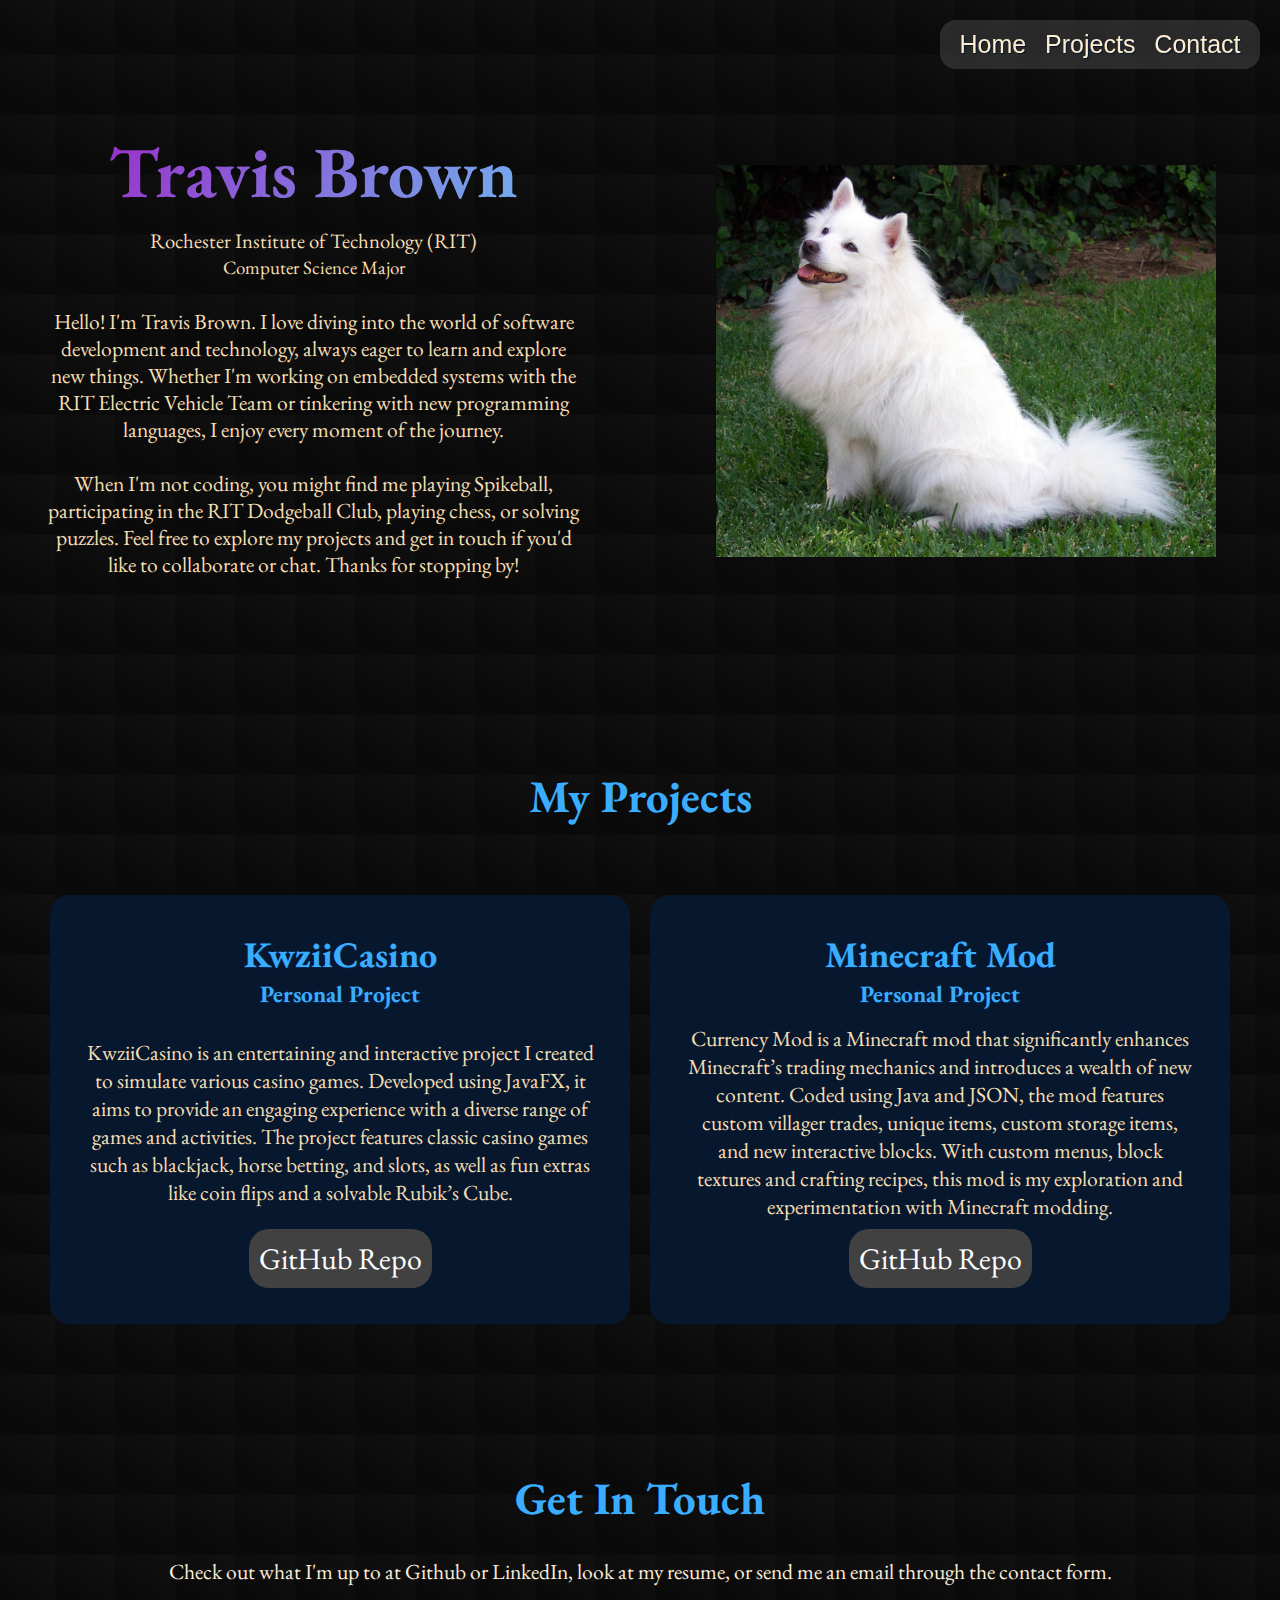
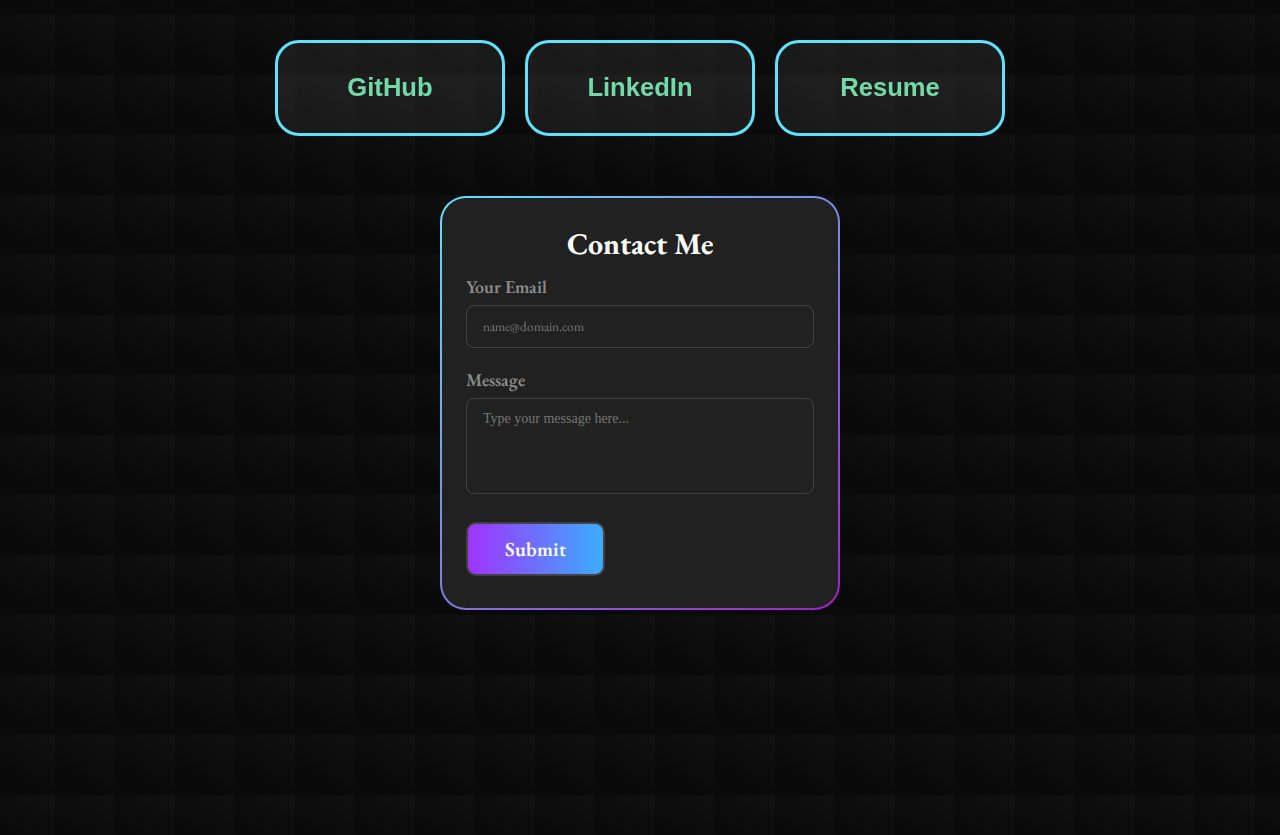
==== index.html @ fb17e113 "added styling to project repo buttons. also changed their class name to be more readable" ====
<!DOCTYPE html>
<html lang="en">
  <head>
    <meta charset="UTF-8" />
    <meta name="viewport" content="width=device-width, initial-scale=1" />
    <title>Travis Brown</title>

    <link rel="icon" type="image/x-icon" href="/assets/favicon.ico" />
    <link
      rel="icon"
      type="image/png"
      sizes="16x16"
      href="/assets/favicons/favicon-16.png"
    />
    <link
      rel="icon"
      type="image/png"
      sizes="32x32"
      href="/assets/favicons/favicon-32.png"
    />
    <link
      rel="icon"
      type="image/png"
      sizes="48x48"
      href="/assets/favicons/favicon-48.png"
    />
    <link
      rel="icon"
      type="image/png"
      sizes="64x64"
      href="/assets/favicons/favicon-64.png"
    />
    <link
      rel="icon"
      type="image/png"
      sizes="128x128"
      href="/assets/favicons/favicon-128.png"
    />
    <link
      rel="icon"
      type="image/png"
      sizes="192x192"
      href="/assets/favicons/favicon-192.png"
    />
    <link
      rel="icon"
      type="image/png"
      sizes="256x256"
      href="/assets/favicons/favicon-256.png"
    />
    <link
      rel="apple-touch-icon"
      sizes="180x180"
      href="/assets/favicons/favicon-apple-touch.png"
    />
    <link
      href="https://fonts.googleapis.com/css?family=EB Garamond"
      rel="stylesheet"
    />
    <link rel="stylesheet" type="text/css" href="style.css" />
  </head>
  <!--Navigation Bar-->
  <nav class="navbar">
    <button id="home-nav">Home</button>
    <button id="project-nav">Projects</button>
    <button id="contact-nav">Contact</button>
  </nav>
  <body>
    <!--About Me Section-->
    <div class="intro-container" id="home">
      <div class="intro">
        <h1 id="name" class="name">Travis Brown</h1>
        <br />
        <p class="school">Rochester Institute of Technology (RIT)</p>
        <p class="program">Computer Science Major</p>
        <br />
        <p class="intro-para">
          Hello! I'm Travis Brown. I love diving into the world of software
          development and technology, always eager to learn and explore new
          things. Whether I'm working on embedded systems with the RIT Electric
          Vehicle Team or tinkering with new programming languages, I enjoy
          every moment of the journey. <br /><br />
          When I'm not coding, you might find me playing Spikeball,
          participating in the RIT Dodgeball Club, playing chess, or solving
          puzzles. Feel free to explore my projects and get in touch if you'd
          like to collaborate or chat. Thanks for stopping by!
        </p>
      </div>
      <!--Landing Page Image-->
      <img
        class="home-img"
        src="/assets/temporary.jpg"
        alt="Introduction Photo"
      />
    </div>

    <!--Projects Section-->
    <h1 class="section-title" id="projects">My Projects</h1>
    <div class="project-grid-container">
      <!--Projects-->
      <a
        class="project-box"
        href="https://github.com/tmb5932/KwziiCasino"
        aria-hidden="true"
        target="_blank"
      >
        <h2 class="project-title">KwziiCasino</h2>
        <h3 class="project-type">Personal Project</h3>
        <p class="project-desc">
          KwziiCasino is an entertaining and interactive project I created to
          simulate various casino games. Developed using JavaFX, it aims to
          provide an engaging experience with a diverse range of games and
          activities. The project features classic casino games such as
          blackjack, horse betting, and slots, as well as fun extras like coin
          flips and a solvable Rubik’s Cube.
        </p>
        <span class="repo-button">GitHub Repo</span>
      </a>

      <a
        class="project-box"
        href="https://github.com/tmb5932/currencymod"
        aria-hidden="true"
        target="_blank"
      >
        <h2 class="project-title">Minecraft Mod</h2>
        <h3 class="project-type">Personal Project</h3>
        <p class="project-desc">
          Currency Mod is a Minecraft mod that significantly enhances
          Minecraft’s trading mechanics and introduces a wealth of new content.
          Coded using Java and JSON, the mod features custom villager trades,
          unique items, custom storage items, and new interactive blocks. With
          custom menus, block textures and crafting recipes, this mod is my
          exploration and experimentation with Minecraft modding.
        </p>
        <span class="repo-button">GitHub Repo</span>
      </a>

      <!-- <a class="project-box" href="#" aria-hidden="true" target="_blank">
        <h2 class="project-title">Project3</h2>
        <p class="project-desc">
          Lorem ipsum dolor sit amet consectetur adipisicing elit. Ducimus,
          voluptatum id esse voluptatem, iste distinctio dignissimos nesciunt,
          consequuntur mollitia officiis et dolorum quia sequi illo.
        </p>
      </a>

      <a class="project-box" href="#" aria-hidden="true" target="_blank">
        <h2 class="project-title">Project4</h2>
        <p class="project-desc">
          Lorem ipsum dolor sit amet consectetur adipisicing elit. Ducimus,
          voluptatum id esse voluptatem, iste distinctio dignissimos nesciunt,
          consequuntur mollitia officiis et dolorum quia sequi illo.
        </p>
      </a> -->
    </div>

    <!--Contact Me Section-->
    <div class="contact-area">
      <h1 class="section-title" id="contact">Get In Touch</h1>
      <p class="contact-text">
        Check out what I'm up to at Github or LinkedIn, look at my resume, or
        send me an email through the contact form.
      </p>

      <!--Social Buttons in Contact Section-->
      <div id="contact-button-container">
        <button class="contact-button" id="github-contact">GitHub</button>
        <button class="contact-button" id="linkedin-contact">LinkedIn</button>
        <button class="contact-button" id="resume-contact">Resume</button>
      </div>

      <!--Script to make buttons work-->
      <script type="text/javascript" src="script.js"></script>

      <!--Form to send me an email-->
      <div class="form-container">
        <form
          class="form"
          action="https://api.web3forms.com/submit"
          subject="New Form Submission!"
          method="POST"
        >
          <div class="form-group">
            <h2 id="contact-header">Contact Me</h2>
            <label for="email">Your Email</label>
            <input
              type="hidden"
              name="access_key"
              value="d7d6fbb5-a696-4b24-8369-8d10061496eb"
            />
            <input
              type="text"
              id="email"
              name="email"
              placeholder="name@domain.com"
              required="true"
              aria-required="true"
            />
          </div>
          <div class="form-group">
            <label for="textarea">Message</label>
            <textarea
              name="message"
              id="textarea"
              placeholder="Type your message here..."
              rows="10"
              cols="50"
              required="true"
            ></textarea>
            <input
              type="checkbox"
              name="botcheck"
              class="hidden"
              style="display: none"
            />
            <!-- Custom Confirmation / Success Page -->
            <!-- <input type="hidden" name="redirect" value="https://tmb5932/github.io/thanks.html"> -->
          </div>
          <button class="form-submit-btn" type="submit">Submit</button>
        </form>
      </div>
    </div>
  </body>
</html>
---- style.css ----
* {
    margin: 0;
    padding: 0;
    box-sizing: border-box;
  }

  body {
    background: rgb(17, 17, 17);
    display: grid;
    gap: 20px;
    width: 100%;
    height: 100%;
    background-color: rgb(17, 17, 17);
    background-image: linear-gradient(
      32deg,
      rgba(8, 8, 8, 0.74) 30px,
      transparent
    );
    background-size: 60px 60px;
    background-position: -5px -5px;
    font-family: 'EB Garamond';
    font-size: 18px;
  }

  .navbar {
    position: fixed;
    top: 20px;
    right: 20px;
    border-radius: 1rem;
    width: max(25%, 300px);
    padding: 10px;
    background-color: rgba(255, 255, 255, 0.125);
    backdrop-filter: blur(5px);
    display: flex;
    justify-content: space-around;
    align-items: center;
    z-index: 100;
  }

  @media only screen and (max-width: 370px) {
    .navbar {
      right: 10px;
    }
  }

  .navbar button {
    font-size: 25px;
    color: rgb(253, 237, 208);
    text-shadow: rgb(7, 24, 46) 1px 1px;
    background-color: transparent;
    border: transparent;
    text-decoration: none;
    font-weight: 500;
    transition: .3s;
    cursor: pointer;
  }

  .navbar button:hover {
    color: rgb(127, 255, 212);
    text-shadow: rgb(7, 24, 46) 3px 3px;
  }

  .intro-container {
    position: relative;
    display: grid;
    grid-template-columns: repeat(auto-fit, minmax(430px, 1fr));
    gap: 25px;
    padding-top: 100px;
    padding-bottom: 50px;
    align-items: center;
    justify-content: center;
  }

  .intro {
    justify-self: center;
    text-align: center;
    padding:  min(50px, 7%);
    color: wheat;
    font-size: 100%;
    line-height: 150%;
  }

  .intro .name {
    color: transparent;
    background-clip: text;
    -webkit-background-clip: text;
    font-size: 4em;
    background-image: linear-gradient(120deg, rgb(158, 33, 197), rgb(98, 226, 255));
    background-size: 125% 100%;
    padding: 0.2em 0;
  }

  .intro .intro-para {
    font-size: 120%;
    color: wheat;
  }

  .intro .school {
    font-size: 115%;
  }

  .intro .program {
    font-size: 105%;
  }

  @media only screen and (max-width: 429px) {
    .intro-container {
      grid-template-columns: 1fr;
      padding-top: 50px;
    }

    .intro .name {
      line-height: 85%;
      padding: 0.3em 0 0.05em 0;
    }
  }

  .section-title {
    padding-top: 75px;
    color: rgb(59, 173, 255);
    text-align: center;
    font-size: 250%;
  }

  .home-img {
    max-width: min(500px, 80%);
    justify-self: center;
  }

  .project-grid-container {
    display: grid;
    grid-template-columns: repeat(auto-fit, minmax(550px, 1fr));
    gap: 20px;
    padding: min(50px, 7%);
    justify-content: center;
  }

  .project-box {
    display: grid;
    grid-template-rows: auto auto 1fr;
    grid-gap: 0px;
    position: relative;
    text-align: center;
    place-content: center;
    cursor: pointer;
    place-items: center;
    overflow: hidden;
    border-radius: 20px;
    min-height: 300px;
    padding: 2em;
    background: rgb(7, 24, 46);
    text-decoration: none;
  }

  .project-box::before {
    content: "";
    position: absolute;
    width: 200px;
    height: 230%;
  }

  .project-box::after {
    content: "";
    position: absolute;
    background: rgb(7, 24, 46);
    inset: 5px;
    border-radius: 15px;
  }
  
  .project-box:hover:before {
    background-image: linear-gradient(180deg, purple, pink);
    animation: none;
    height: 170%;   
    width: 100%;
  }

  .project-title {
    color: rgb(59, 173, 255);
    text-shadow: rgba(0, 43, 98, 0.69) 1px 1px;
    z-index: 2;
    font-size: 2em;
    margin-top: 0px;
    margin-bottom: 0px;
  }

  .project-type {
    color: rgb(59, 173, 255);
    text-shadow: rgba(0, 43, 98, 0.69) 1px 1px;
    z-index: 2;
    font-size: 1.3em;
    margin-bottom: 15px;
  }

  .project-desc {
    color: wheat;
    font-size: larger;
    font-family: inherit;
    z-index: 5;
  }

.repo-button {
  color:  white;
  margin-top: .3em;
  font-size: 30px;
  background-color:  rgb(65, 65, 65);
  border-radius: 20px;
  padding: 10px;
  z-index: 5;
}

.repo-button:hover {
  background-image: linear-gradient(180deg, rgb(183, 0, 183), purple);
}

  @media only screen and (max-width: 549px) {
    .project-grid-container {
      grid-template-columns: repeat(auto-fit, minmax(250px, 95%));
      max-height: none;
      padding: 1em;
    }

    .project-box {
      padding: 1em;
    }
  }

  .contact-area {
    display: grid;
    justify-items: center;
    align-content: start;
    padding: 0px, 25px, 25px 25px;
    gap: 30px;
    margin-bottom: 225px;
  }

  .contact-text {
    color:antiquewhite;
    font-size: larger;
    text-align: center;
    padding: 0px 15px 25px;
  }

#contact-button-container {
  text-align: center;
  display: flex;
  justify-content: center;
  flex-wrap: wrap;
  gap: 20px;
}

.contact-button {
  color: rgb(115, 217, 169);
  padding: 1em 2.3em;
  display: flex;
  justify-content: center;
  align-items: center;
  background: rgba(255, 255, 255, 0.068);
  overflow: hidden;
  font-size: 1.6rem;
  font-weight: 600;
  backdrop-filter: blur(2px);
  gap: 8px;
  transition: 0.2s;
  border: 1px solid transparent;
  border: 0.125em solid rgb(98, 226, 255);
  border-radius: 0.9375em;
  box-sizing: border-box;
  cursor: pointer;
  line-height: normal;
  min-height: 3.75em;
  min-width: 230px;
  margin-bottom: 30px;
 }

.contact-button:hover {
  border-color: rgba(255, 255, 255, 0.623);
  background: linear-gradient(
    to bottom,
    rgba(255, 0, 238, 0.144),
    rgba(255, 0, 238, 0.247),
    rgba(255, 0, 238, 0.39)
  );
  box-shadow: 0 6px rgba(255, 255, 255, 0.623);
  transform: translateY(-6px);
 }
 
 .contact-button:active {
  transform: translateY(2px);
  box-shadow: none;
 }

  .form-container {
    width: min(90%, 400px);
    background: linear-gradient(rgb(33, 33, 33), rgb(33, 33, 33)) padding-box, linear-gradient(320deg, rgb(158, 33, 197), rgb(98, 226, 255)) border-box;
    border: 2px solid transparent;
    padding: 26px 24px 32px 24px;
    font-size: 20px;
    font-family: inherit;
    color: white;
    display: flex;
    flex-direction: column;
    gap: 20px;
    box-sizing: border-box;
    border-radius: 26px;
    margin: auto;
  }
  
  .form-container button:active {
    scale: 0.95;
  }
  
  .form-container .form {
    display: flex;
    flex-direction: column;
    gap: 20px;
  }
  
  .form-container .form-group {
    display: flex;
    flex-direction: column;
    gap: 2px;
  }
  
  .form-container .form-group label {
    display: block;
    margin-bottom: 5px;
    color: rgb(140, 140, 140);
    font-weight: 600;
    font-size: 18px;
  }
  
  .form-container .form-group input {
    width: 100%;
    padding: 12px 16px;
    border-radius: 8px;
    color: rgb(199, 199, 199);
    font-family: inherit;
    background-color: transparent;
    border: 1px solid rgb(65, 65, 65);
  }
  
  .form-container .form-group textarea {
    width: 100%;
    padding: 12px 16px;
    border-radius: 8px;
    resize: none;
    color: white;
    font: initial;
    font-size: 14px;
    height: 96px;
    border: 1px solid rgb(65, 65, 65);
    background-color: transparent;
  }
  
  #contact-header {
    text-align: center;
    margin-bottom: 10px;
  }
  
  .form-container .form-group input::placeholder {
    opacity: 0.5;
    color:rgb(199, 199, 199);
  }
  
  .form-container .form-group input:focus {
    outline: none;
    border-color: rgb(232, 28, 255);
  }
  
  .form-container .form-group textarea:focus {
    outline: none;
    border-color: rgb(216, 28, 255);
  }
  
  .form-container .form-submit-btn {
    display: flex;
    align-items: flex-start;
    justify-content: center;
    align-self: flex-start;
    font-family: inherit;
    color: white;
    font-weight: 600;
    width: 40%;
    background: linear-gradient(270deg, rgb(59, 173, 255), rgb(160, 51, 255));
    border: 2px solid rgb(65, 65, 65);
    padding: 12px 16px;
    font-size: inherit;
    gap: 8;
    margin-top: 8px;
    cursor: pointer;
    border-radius: 10px;
  }

  .form-container .form-submit-btn:hover {
    background-color: white;
    border-color: rgb(255, 23, 247);
  }

  .footer {
    position: fixed;
    bottom: 8px;
    left: 5px;
    border-radius: 0.5rem;
    width: max(250px, 25%);
    padding: 10px;
    background-color: transparent;
    display: flex;
    justify-content: space-evenly;
    align-items: center;
    z-index: 100;
  }

  .footer a {
    position: relative;
    width:60px;
    height:60px;
    display:block;
    text-align:center;
    justify-content: center;
    align-items: center;
    align-self: center;
    margin:0 10px;
    border-radius: 50%;
    padding: 6px;
    box-sizing: border-box;
    text-decoration:none;
    box-shadow: 0 10px 15px rgba(147, 141, 145, 0.276);
    background: linear-gradient(0deg, rgb(221, 221, 221), rgb(255, 255, 255));
    transition: .5s;
  }

  .github-icon {
    margin: 0px;
  }

  .footer a:hover {
    box-shadow: 0 2px 5px rgba(245, 245, 245, 0.567);
    text-decoration:none;
  }

  .github-icon:hover {
    fill:rgb(98,34,133);
  }

  .linkedin-icon:hover {
    fill:rgb(1,115,178);
  }

  .resume-icon:hover {
    fill:rgb(51, 174, 145);
  }
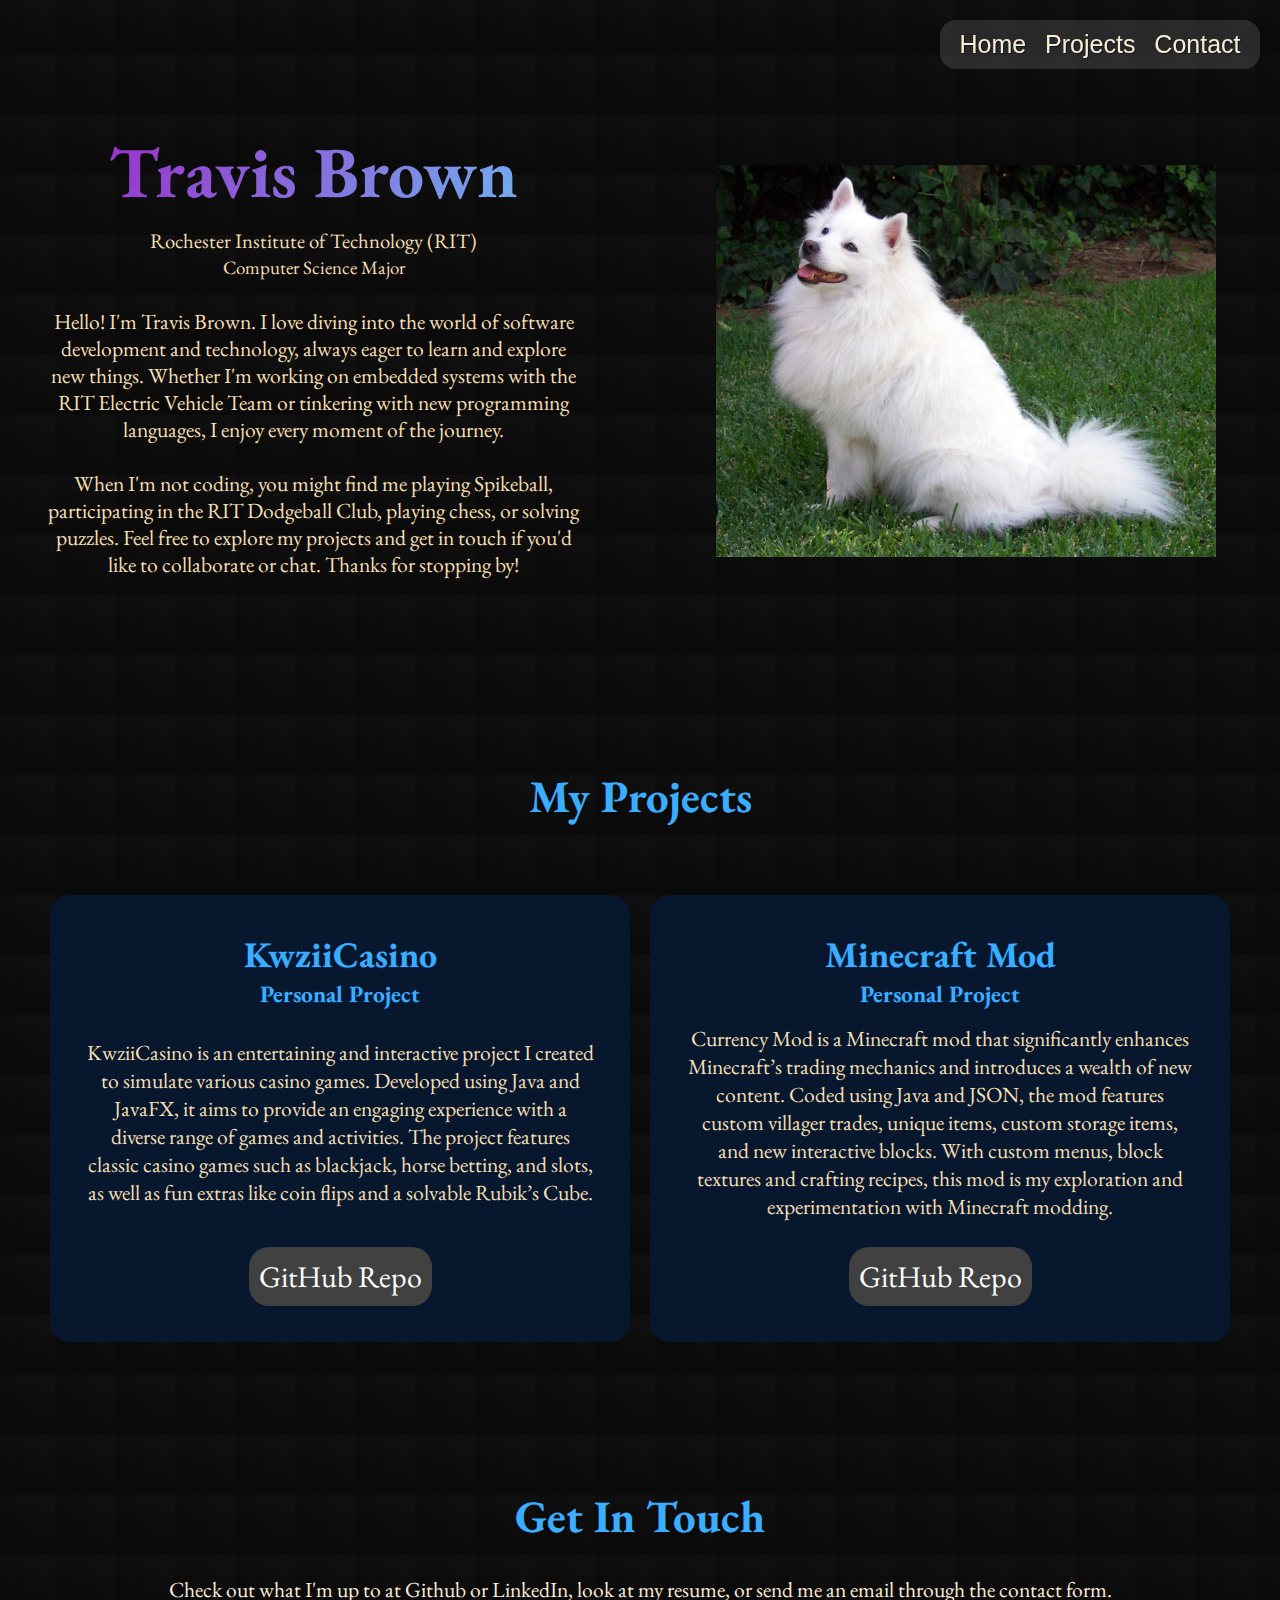
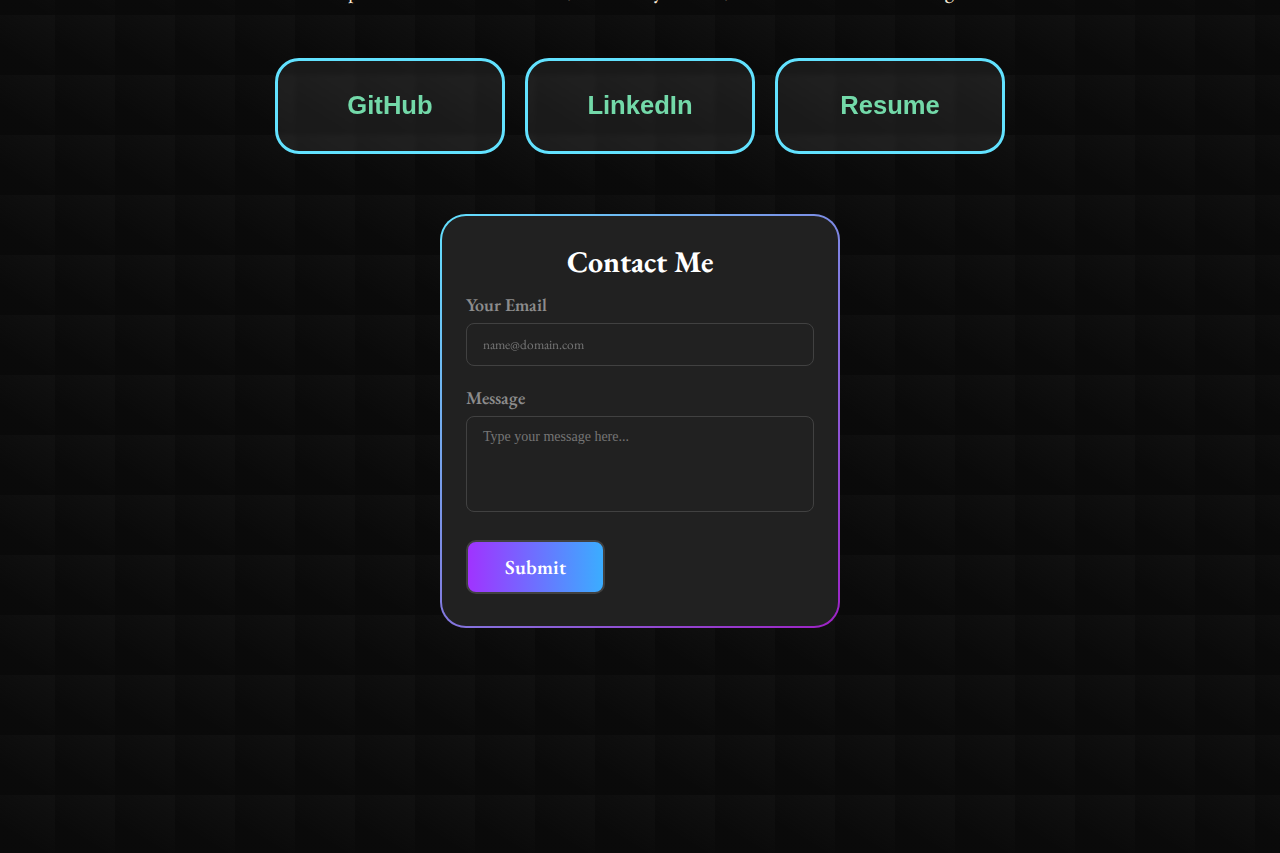
==== commit dab02bd5: "added spacing for when I add more buttons to projects later" ====
--- a/index.html
+++ b/index.html
@@ -108,13 +108,16 @@
         <h3 class="project-type">Personal Project</h3>
         <p class="project-desc">
           KwziiCasino is an entertaining and interactive project I created to
-          simulate various casino games. Developed using JavaFX, it aims to
-          provide an engaging experience with a diverse range of games and
-          activities. The project features classic casino games such as
+          simulate various casino games. Developed using Java and JavaFX, it
+          aims to provide an engaging experience with a diverse range of games
+          and activities. The project features classic casino games such as
           blackjack, horse betting, and slots, as well as fun extras like coin
           flips and a solvable Rubik’s Cube.
         </p>
-        <span class="repo-button">GitHub Repo</span>
+        <div class="prj-button-container">
+          <span class="project-button">GitHub Repo</span>
+          <!-- <span class="project-button">Watch Demo</span> -->
+        </div>
       </a>
 
       <a
@@ -133,7 +136,9 @@
           custom menus, block textures and crafting recipes, this mod is my
           exploration and experimentation with Minecraft modding.
         </p>
-        <span class="repo-button">GitHub Repo</span>
+        <div class="prj-button-container">
+          <span class="project-button">GitHub Repo</span>
+        </div>
       </a>
 
       <!-- <a class="project-box" href="#" aria-hidden="true" target="_blank">
--- a/style.css
+++ b/style.css
@@ -4,241 +4,247 @@
     box-sizing: border-box;
   }
 
-  body {
-    background: rgb(17, 17, 17);
-    display: grid;
-    gap: 20px;
-    width: 100%;
-    height: 100%;
-    background-color: rgb(17, 17, 17);
-    background-image: linear-gradient(
-      32deg,
-      rgba(8, 8, 8, 0.74) 30px,
-      transparent
-    );
-    background-size: 60px 60px;
-    background-position: -5px -5px;
-    font-family: 'EB Garamond';
-    font-size: 18px;
-  }
-
+body {
+  background: rgb(17, 17, 17);
+  display: grid;
+  gap: 20px;
+  width: 100%;
+  height: 100%;
+  background-color: rgb(17, 17, 17);
+  background-image: linear-gradient(
+    32deg,
+    rgba(8, 8, 8, 0.74) 30px,
+    transparent
+  );
+  background-size: 60px 60px;
+  background-position: -5px -5px;
+  font-family: 'EB Garamond';
+  font-size: 18px;
+}
+
+.navbar {
+  position: fixed;
+  top: 20px;
+  right: 20px;
+  border-radius: 1rem;
+  width: max(25%, 300px);
+  padding: 10px;
+  background-color: rgba(255, 255, 255, 0.125);
+  backdrop-filter: blur(5px);
+  display: flex;
+  justify-content: space-around;
+  align-items: center;
+  z-index: 100;
+}
+
+@media only screen and (max-width: 370px) {
   .navbar {
-    position: fixed;
-    top: 20px;
-    right: 20px;
-    border-radius: 1rem;
-    width: max(25%, 300px);
-    padding: 10px;
-    background-color: rgba(255, 255, 255, 0.125);
-    backdrop-filter: blur(5px);
-    display: flex;
-    justify-content: space-around;
-    align-items: center;
-    z-index: 100;
-  }
-
-  @media only screen and (max-width: 370px) {
-    .navbar {
-      right: 10px;
-    }
-  }
-
-  .navbar button {
-    font-size: 25px;
-    color: rgb(253, 237, 208);
-    text-shadow: rgb(7, 24, 46) 1px 1px;
-    background-color: transparent;
-    border: transparent;
-    text-decoration: none;
-    font-weight: 500;
-    transition: .3s;
-    cursor: pointer;
-  }
-
-  .navbar button:hover {
-    color: rgb(127, 255, 212);
-    text-shadow: rgb(7, 24, 46) 3px 3px;
-  }
-
+    right: 10px;
+  }
+}
+
+.navbar button {
+  font-size: 25px;
+  color: rgb(253, 237, 208);
+  text-shadow: rgb(7, 24, 46) 1px 1px;
+  background-color: transparent;
+  border: transparent;
+  text-decoration: none;
+  font-weight: 500;
+  transition: .3s;
+  cursor: pointer;
+}
+
+.navbar button:hover {
+  color: rgb(127, 255, 212);
+  text-shadow: rgb(7, 24, 46) 3px 3px;
+}
+
+.intro-container {
+  position: relative;
+  display: grid;
+  grid-template-columns: repeat(auto-fit, minmax(430px, 1fr));
+  gap: 25px;
+  padding-top: 100px;
+  padding-bottom: 50px;
+  align-items: center;
+  justify-content: center;
+}
+
+.intro {
+  justify-self: center;
+  text-align: center;
+  padding:  min(50px, 7%);
+  color: wheat;
+  font-size: 100%;
+  line-height: 150%;
+}
+
+.intro .name {
+  color: transparent;
+  background-clip: text;
+  -webkit-background-clip: text;
+  font-size: 4em;
+  background-image: linear-gradient(120deg, rgb(158, 33, 197), rgb(98, 226, 255));
+  background-size: 125% 100%;
+  padding: 0.2em 0;
+}
+
+.intro .intro-para {
+  font-size: 120%;
+  color: wheat;
+}
+
+.intro .school {
+  font-size: 115%;
+}
+
+.intro .program {
+  font-size: 105%;
+}
+
+@media only screen and (max-width: 429px) {
   .intro-container {
-    position: relative;
-    display: grid;
-    grid-template-columns: repeat(auto-fit, minmax(430px, 1fr));
-    gap: 25px;
-    padding-top: 100px;
-    padding-bottom: 50px;
-    align-items: center;
-    justify-content: center;
-  }
-
-  .intro {
-    justify-self: center;
-    text-align: center;
-    padding:  min(50px, 7%);
-    color: wheat;
-    font-size: 100%;
-    line-height: 150%;
+    grid-template-columns: 1fr;
+    padding-top: 50px;
   }
 
   .intro .name {
-    color: transparent;
-    background-clip: text;
-    -webkit-background-clip: text;
-    font-size: 4em;
-    background-image: linear-gradient(120deg, rgb(158, 33, 197), rgb(98, 226, 255));
-    background-size: 125% 100%;
-    padding: 0.2em 0;
-  }
-
-  .intro .intro-para {
-    font-size: 120%;
-    color: wheat;
-  }
-
-  .intro .school {
-    font-size: 115%;
-  }
-
-  .intro .program {
-    font-size: 105%;
-  }
-
-  @media only screen and (max-width: 429px) {
-    .intro-container {
-      grid-template-columns: 1fr;
-      padding-top: 50px;
-    }
-
-    .intro .name {
-      line-height: 85%;
-      padding: 0.3em 0 0.05em 0;
-    }
-  }
-
-  .section-title {
-    padding-top: 75px;
-    color: rgb(59, 173, 255);
-    text-align: center;
-    font-size: 250%;
-  }
-
-  .home-img {
-    max-width: min(500px, 80%);
-    justify-self: center;
-  }
-
+    line-height: 85%;
+    padding: 0.3em 0 0.05em 0;
+  }
+}
+
+.section-title {
+  padding-top: 75px;
+  color: rgb(59, 173, 255);
+  text-align: center;
+  font-size: 250%;
+}
+
+.home-img {
+  max-width: min(500px, 80%);
+  justify-self: center;
+}
+
+.project-grid-container {
+  display: grid;
+  grid-template-columns: repeat(auto-fit, minmax(550px, 1fr));
+  gap: 20px;
+  padding: min(50px, 7%);
+  justify-content: center;
+}
+
+.project-box {
+  display: grid;
+  grid-template-rows: auto auto 1fr;
+  grid-gap: 0px;
+  position: relative;
+  text-align: center;
+  place-content: center;
+  cursor: pointer;
+  place-items: center;
+  overflow: hidden;
+  border-radius: 20px;
+  min-height: 300px;
+  padding: 2em;
+  background: rgb(7, 24, 46);
+  text-decoration: none;
+}
+
+.project-box::before {
+  content: "";
+  position: absolute;
+  width: 200px;
+  height: 230%;
+}
+
+.project-box::after {
+  content: "";
+  position: absolute;
+  background: rgb(7, 24, 46);
+  inset: 5px;
+  border-radius: 15px;
+}
+
+.project-box:hover:before {
+  background-image: linear-gradient(180deg, purple, pink);
+  animation: none;
+  height: 170%;   
+  width: 100%;
+}
+
+.project-title {
+  color: rgb(59, 173, 255);
+  text-shadow: rgba(0, 43, 98, 0.69) 1px 1px;
+  z-index: 2;
+  font-size: 2em;
+  margin-top: 0px;
+  margin-bottom: 0px;
+}
+
+.project-type {
+  color: rgb(59, 173, 255);
+  text-shadow: rgba(0, 43, 98, 0.69) 1px 1px;
+  z-index: 2;
+  font-size: 1.3em;
+  margin-bottom: 15px;
+}
+
+.project-desc {
+  color: wheat;
+  font-size: larger;
+  font-family: inherit;
+  z-index: 5;
+}
+
+.prj-button-container {
+  display: flex;
+  gap: 25px;
+  margin-top: 1.5em;
+  z-index: 5;
+}
+
+.project-button {
+color:  white;
+font-size: 30px;
+background-color:  rgb(65, 65, 65);
+border-radius: 20px;
+padding: 10px;
+z-index: 5;
+}
+
+.project-button:hover {
+background-image: linear-gradient(180deg, rgb(183, 0, 183), purple);
+}
+
+@media only screen and (max-width: 549px) {
   .project-grid-container {
-    display: grid;
-    grid-template-columns: repeat(auto-fit, minmax(550px, 1fr));
-    gap: 20px;
-    padding: min(50px, 7%);
-    justify-content: center;
+    grid-template-columns: repeat(auto-fit, minmax(250px, 95%));
+    max-height: none;
+    padding: 1em;
   }
 
   .project-box {
-    display: grid;
-    grid-template-rows: auto auto 1fr;
-    grid-gap: 0px;
-    position: relative;
-    text-align: center;
-    place-content: center;
-    cursor: pointer;
-    place-items: center;
-    overflow: hidden;
-    border-radius: 20px;
-    min-height: 300px;
-    padding: 2em;
-    background: rgb(7, 24, 46);
-    text-decoration: none;
-  }
-
-  .project-box::before {
-    content: "";
-    position: absolute;
-    width: 200px;
-    height: 230%;
-  }
-
-  .project-box::after {
-    content: "";
-    position: absolute;
-    background: rgb(7, 24, 46);
-    inset: 5px;
-    border-radius: 15px;
-  }
-  
-  .project-box:hover:before {
-    background-image: linear-gradient(180deg, purple, pink);
-    animation: none;
-    height: 170%;   
-    width: 100%;
-  }
-
-  .project-title {
-    color: rgb(59, 173, 255);
-    text-shadow: rgba(0, 43, 98, 0.69) 1px 1px;
-    z-index: 2;
-    font-size: 2em;
-    margin-top: 0px;
-    margin-bottom: 0px;
-  }
-
-  .project-type {
-    color: rgb(59, 173, 255);
-    text-shadow: rgba(0, 43, 98, 0.69) 1px 1px;
-    z-index: 2;
-    font-size: 1.3em;
-    margin-bottom: 15px;
-  }
-
-  .project-desc {
-    color: wheat;
-    font-size: larger;
-    font-family: inherit;
-    z-index: 5;
-  }
-
-.repo-button {
-  color:  white;
-  margin-top: .3em;
-  font-size: 30px;
-  background-color:  rgb(65, 65, 65);
-  border-radius: 20px;
-  padding: 10px;
-  z-index: 5;
-}
-
-.repo-button:hover {
-  background-image: linear-gradient(180deg, rgb(183, 0, 183), purple);
-}
-
-  @media only screen and (max-width: 549px) {
-    .project-grid-container {
-      grid-template-columns: repeat(auto-fit, minmax(250px, 95%));
-      max-height: none;
-      padding: 1em;
-    }
-
-    .project-box {
-      padding: 1em;
-    }
-  }
-
-  .contact-area {
-    display: grid;
-    justify-items: center;
-    align-content: start;
-    padding: 0px, 25px, 25px 25px;
-    gap: 30px;
-    margin-bottom: 225px;
-  }
-
-  .contact-text {
-    color:antiquewhite;
-    font-size: larger;
-    text-align: center;
-    padding: 0px 15px 25px;
-  }
+    padding: 1em;
+  }
+}
+
+.contact-area {
+  display: grid;
+  justify-items: center;
+  align-content: start;
+  padding: 0px, 25px, 25px 25px;
+  gap: 30px;
+  margin-bottom: 225px;
+}
+
+.contact-text {
+  color:antiquewhite;
+  font-size: larger;
+  text-align: center;
+  padding: 0px 15px 25px;
+}
 
 #contact-button-container {
   text-align: center;
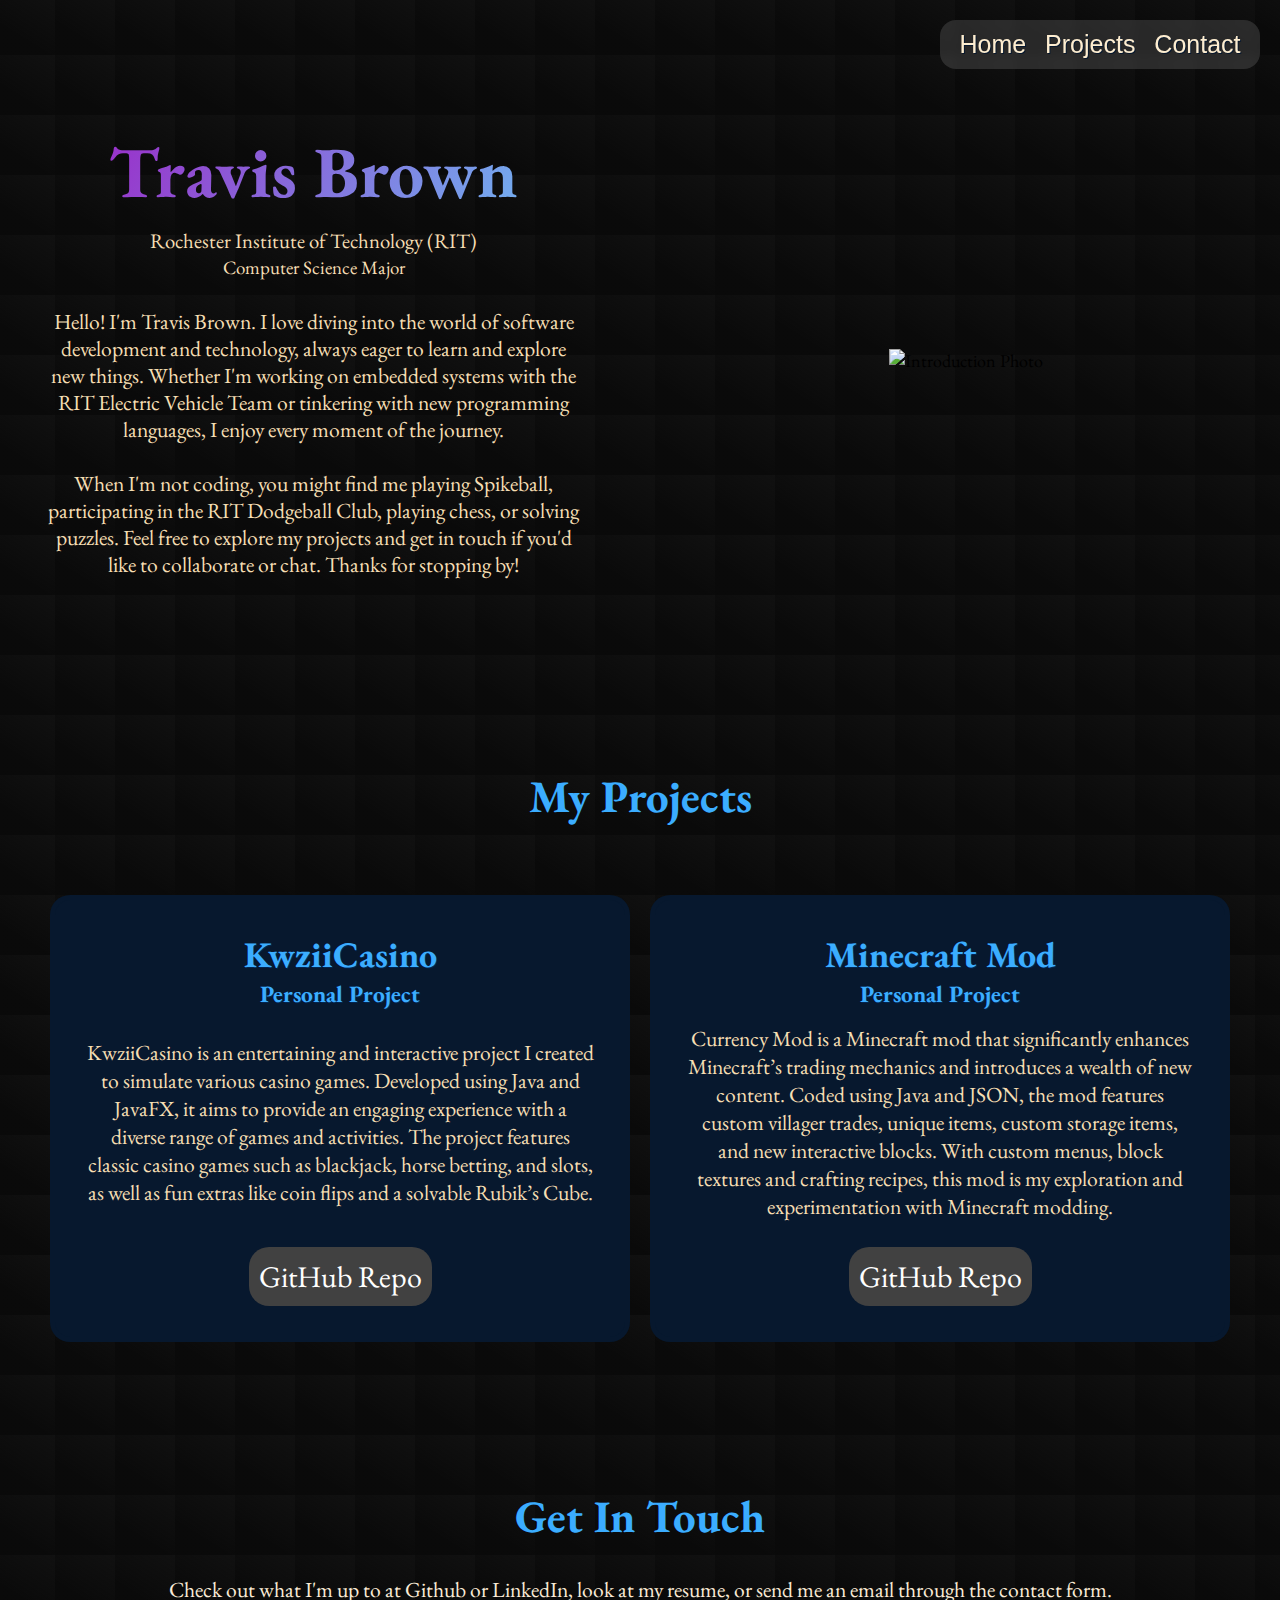
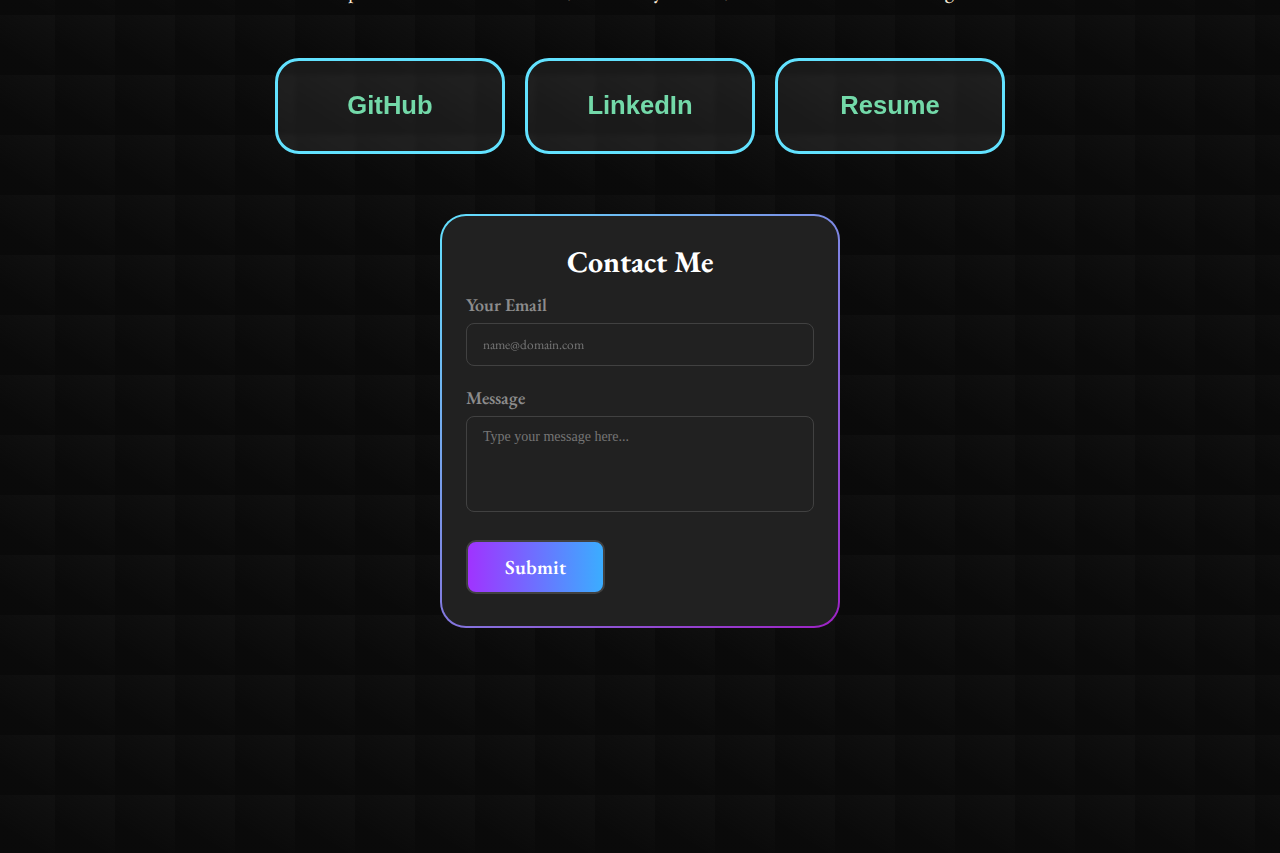
==== commit 0a3e549f: "replacing temp image finally" ====
--- a/index.html
+++ b/index.html
@@ -87,11 +87,7 @@
         </p>
       </div>
       <!--Landing Page Image-->
-      <img
-        class="home-img"
-        src="/assets/temporary.jpg"
-        alt="Introduction Photo"
-      />
+      <img class="home-img" src="/assets/travis.jpg" alt="Introduction Photo" />
     </div>
 
     <!--Projects Section-->
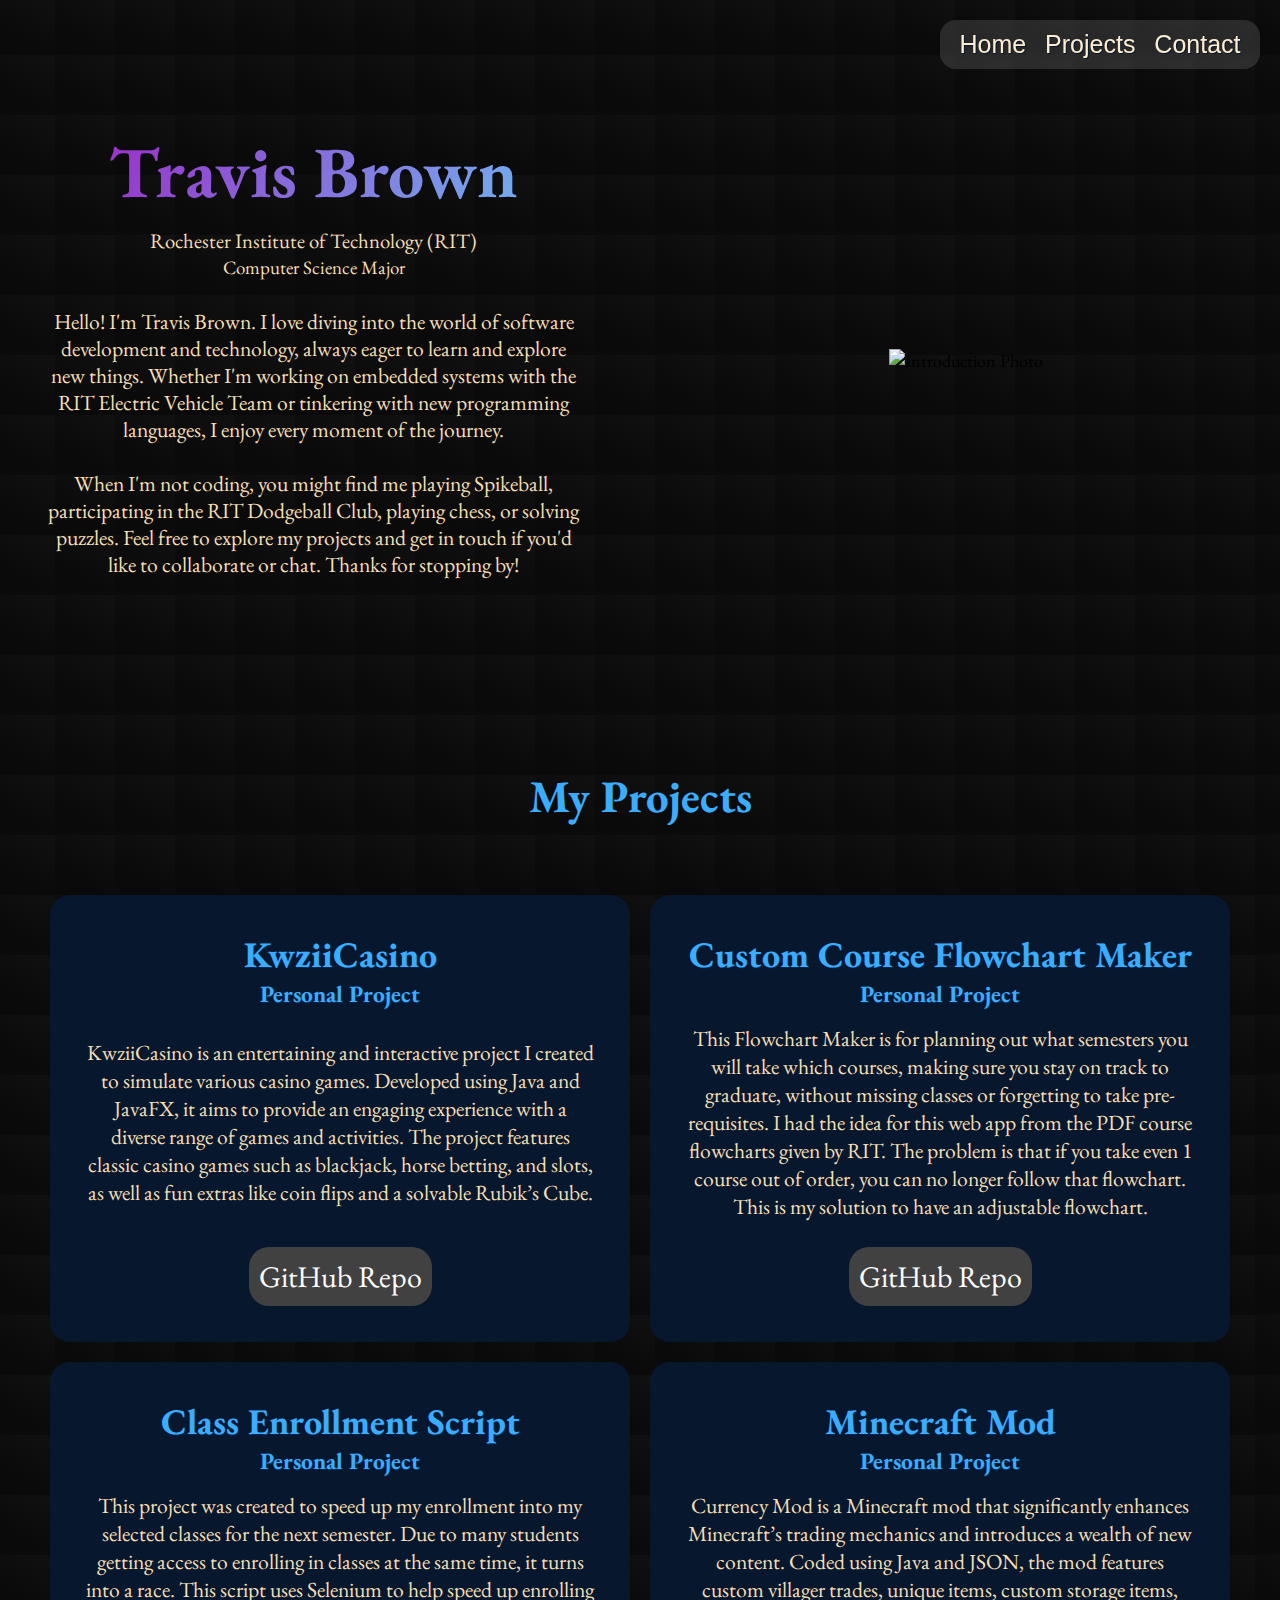
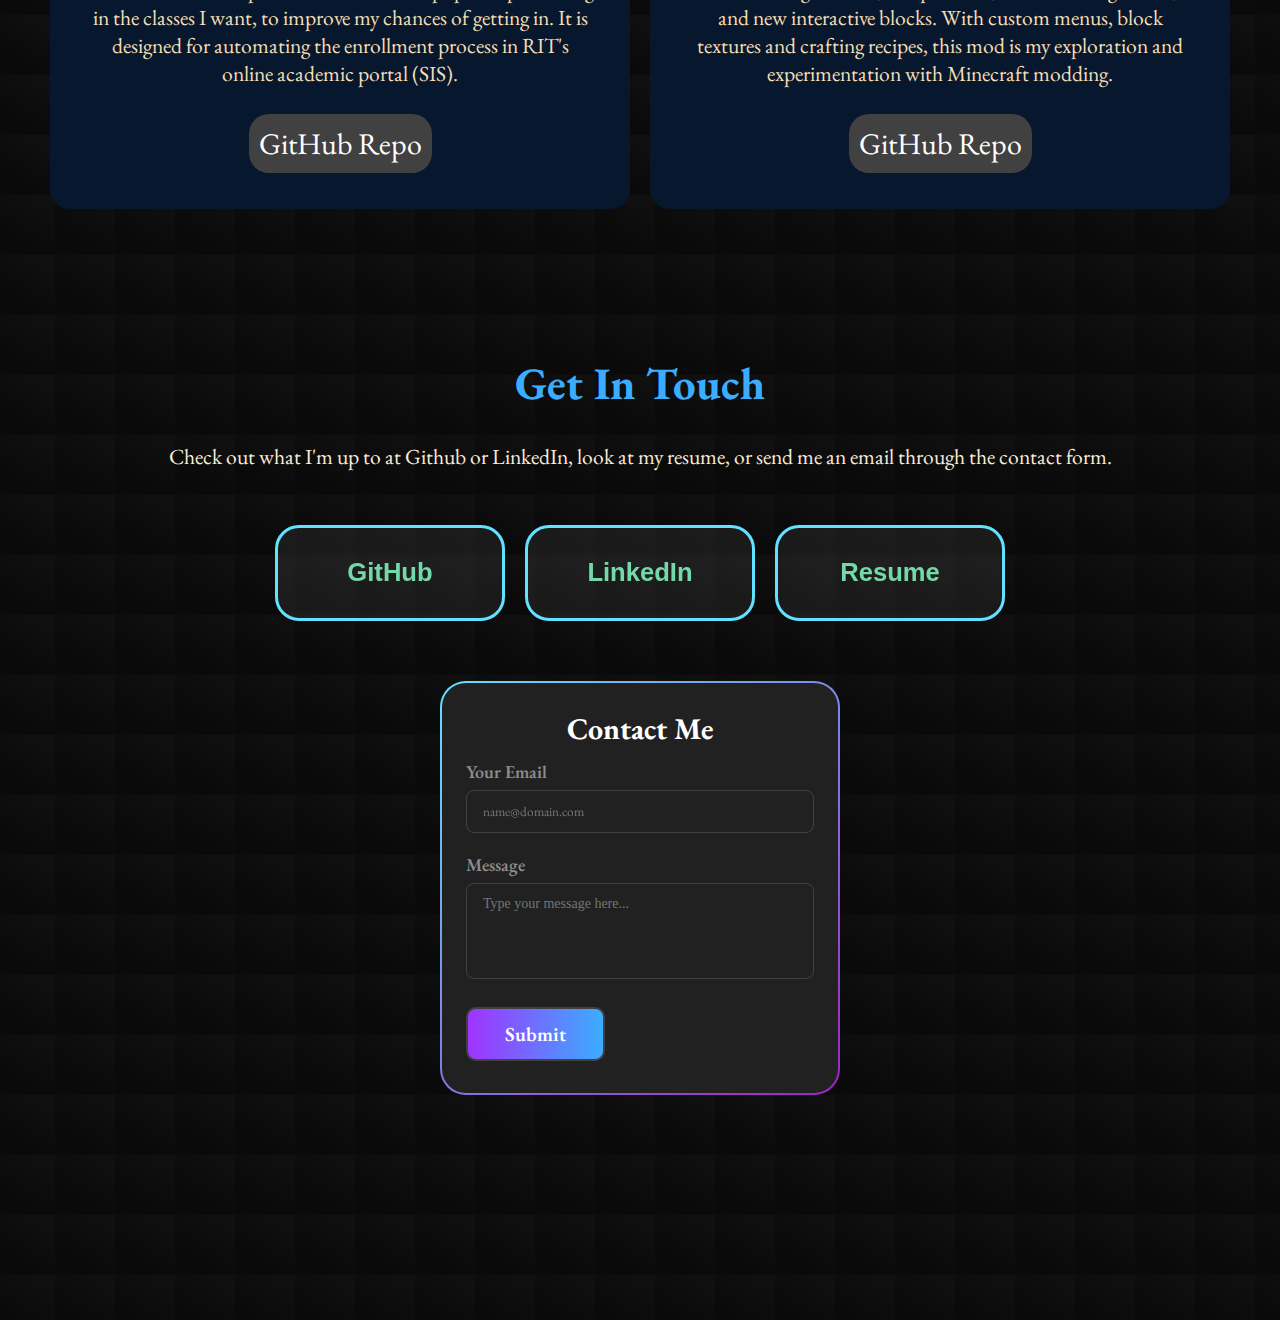
==== commit 052aaa1c: "updated projects" ====
--- a/index.html
+++ b/index.html
@@ -118,6 +118,49 @@
 
       <a
         class="project-box"
+        href="https://github.com/tmb5932/custom-course-flowchart"
+        aria-hidden="true"
+        target="_blank"
+      >
+        <h2 class="project-title">Custom Course Flowchart Maker</h2>
+        <h3 class="project-type">Personal Project</h3>
+        <p class="project-desc">
+          This Flowchart Maker is for planning out what semesters you will take
+          which courses, making sure you stay on track to graduate, without
+          missing classes or forgetting to take pre-requisites. I had the idea
+          for this web app from the PDF course flowcharts given by RIT. The
+          problem is that if you take even 1 course out of order, you can no
+          longer follow that flowchart. This is my solution to have an
+          adjustable flowchart.
+        </p>
+        <div class="prj-button-container">
+          <span class="project-button">GitHub Repo</span>
+        </div>
+      </a>
+
+      <a
+        class="project-box"
+        href="https://github.com/tmb5932/auto-enroll-rit"
+        aria-hidden="true"
+        target="_blank"
+      >
+        <h2 class="project-title">Class Enrollment Script</h2>
+        <h3 class="project-type">Personal Project</h3>
+        <p class="project-desc">
+          This project was created to speed up my enrollment into my selected
+          classes for the next semester. Due to many students getting access to
+          enrolling in classes at the same time, it turns into a race. This
+          script uses Selenium to help speed up enrolling in the classes I want,
+          to improve my chances of getting in. It is designed for automating the
+          enrollment process in RIT's online academic portal (SIS).
+        </p>
+        <div class="prj-button-container">
+          <span class="project-button">GitHub Repo</span>
+        </div>
+      </a>
+
+      <a
+        class="project-box"
         href="https://github.com/tmb5932/currencymod"
         aria-hidden="true"
         target="_blank"
@@ -136,24 +179,6 @@
           <span class="project-button">GitHub Repo</span>
         </div>
       </a>
-
-      <!-- <a class="project-box" href="#" aria-hidden="true" target="_blank">
-        <h2 class="project-title">Project3</h2>
-        <p class="project-desc">
-          Lorem ipsum dolor sit amet consectetur adipisicing elit. Ducimus,
-          voluptatum id esse voluptatem, iste distinctio dignissimos nesciunt,
-          consequuntur mollitia officiis et dolorum quia sequi illo.
-        </p>
-      </a>
-
-      <a class="project-box" href="#" aria-hidden="true" target="_blank">
-        <h2 class="project-title">Project4</h2>
-        <p class="project-desc">
-          Lorem ipsum dolor sit amet consectetur adipisicing elit. Ducimus,
-          voluptatum id esse voluptatem, iste distinctio dignissimos nesciunt,
-          consequuntur mollitia officiis et dolorum quia sequi illo.
-        </p>
-      </a> -->
     </div>
 
     <!--Contact Me Section-->
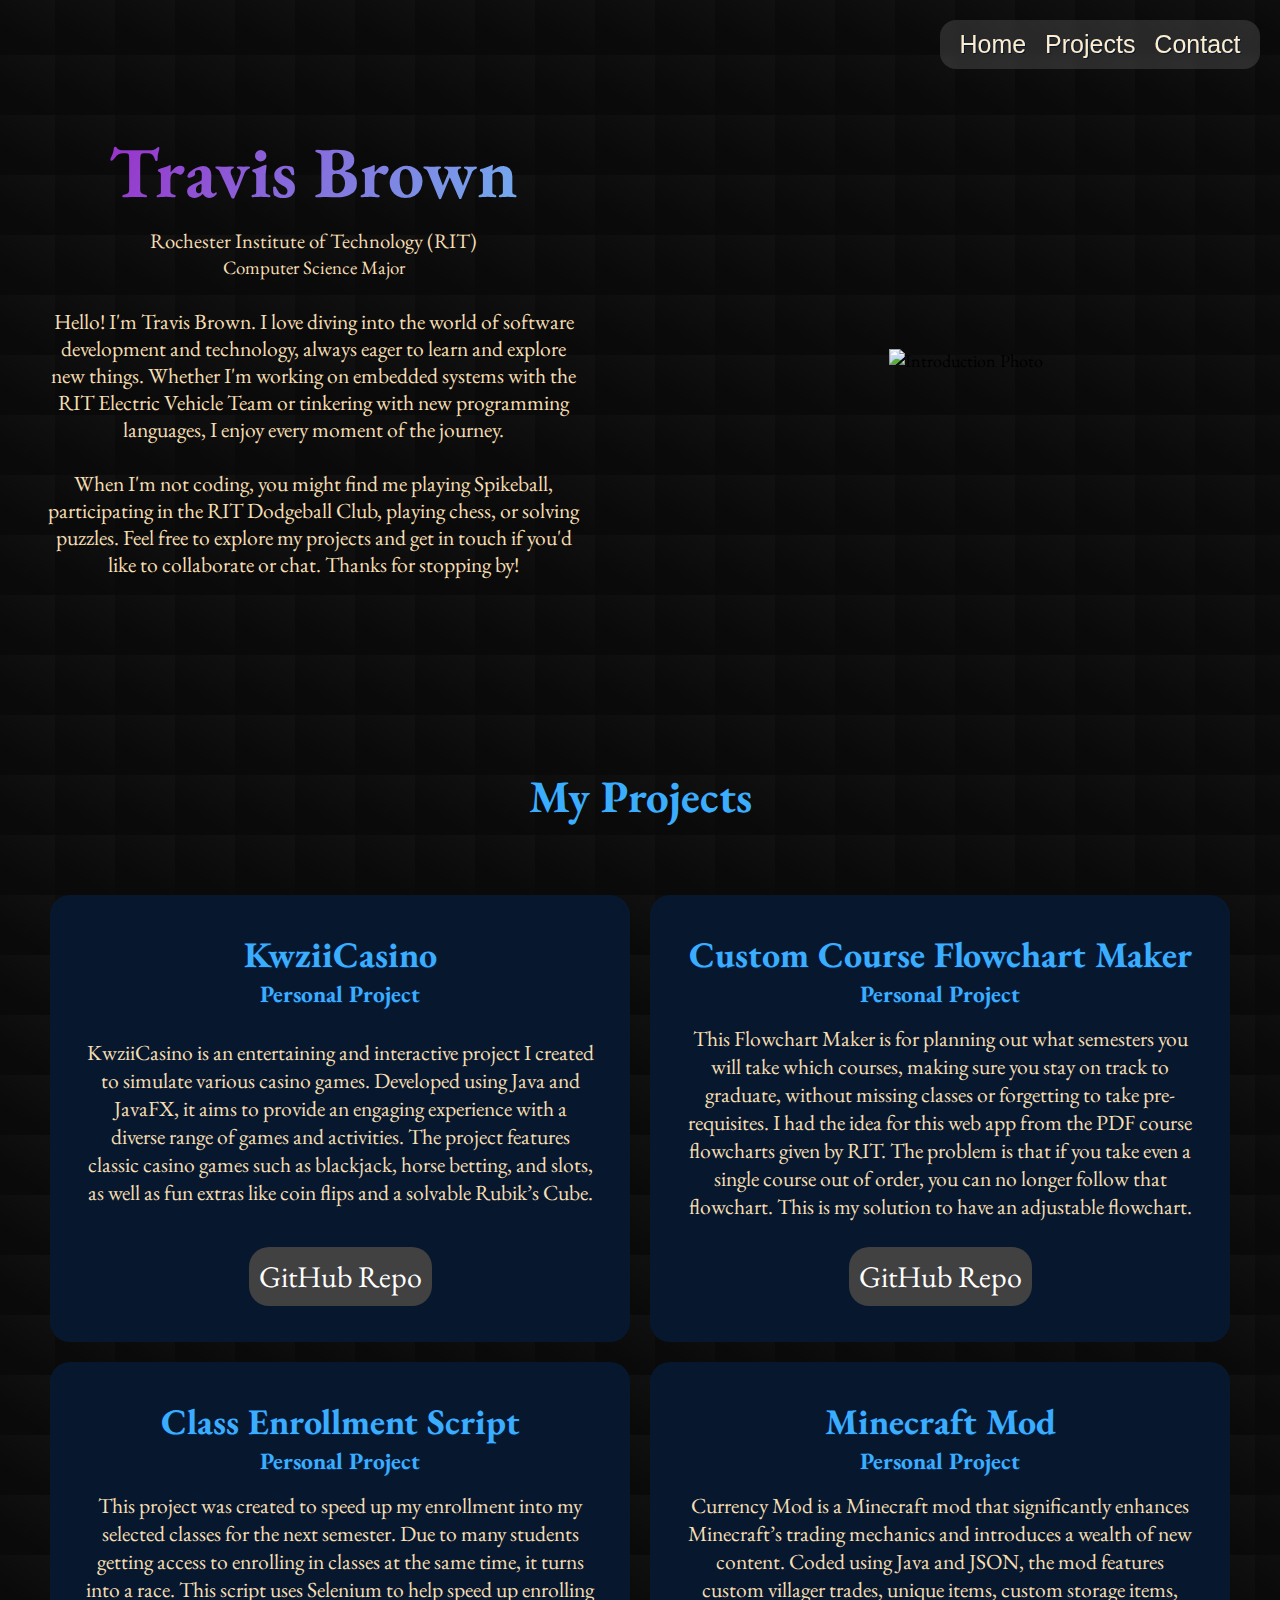
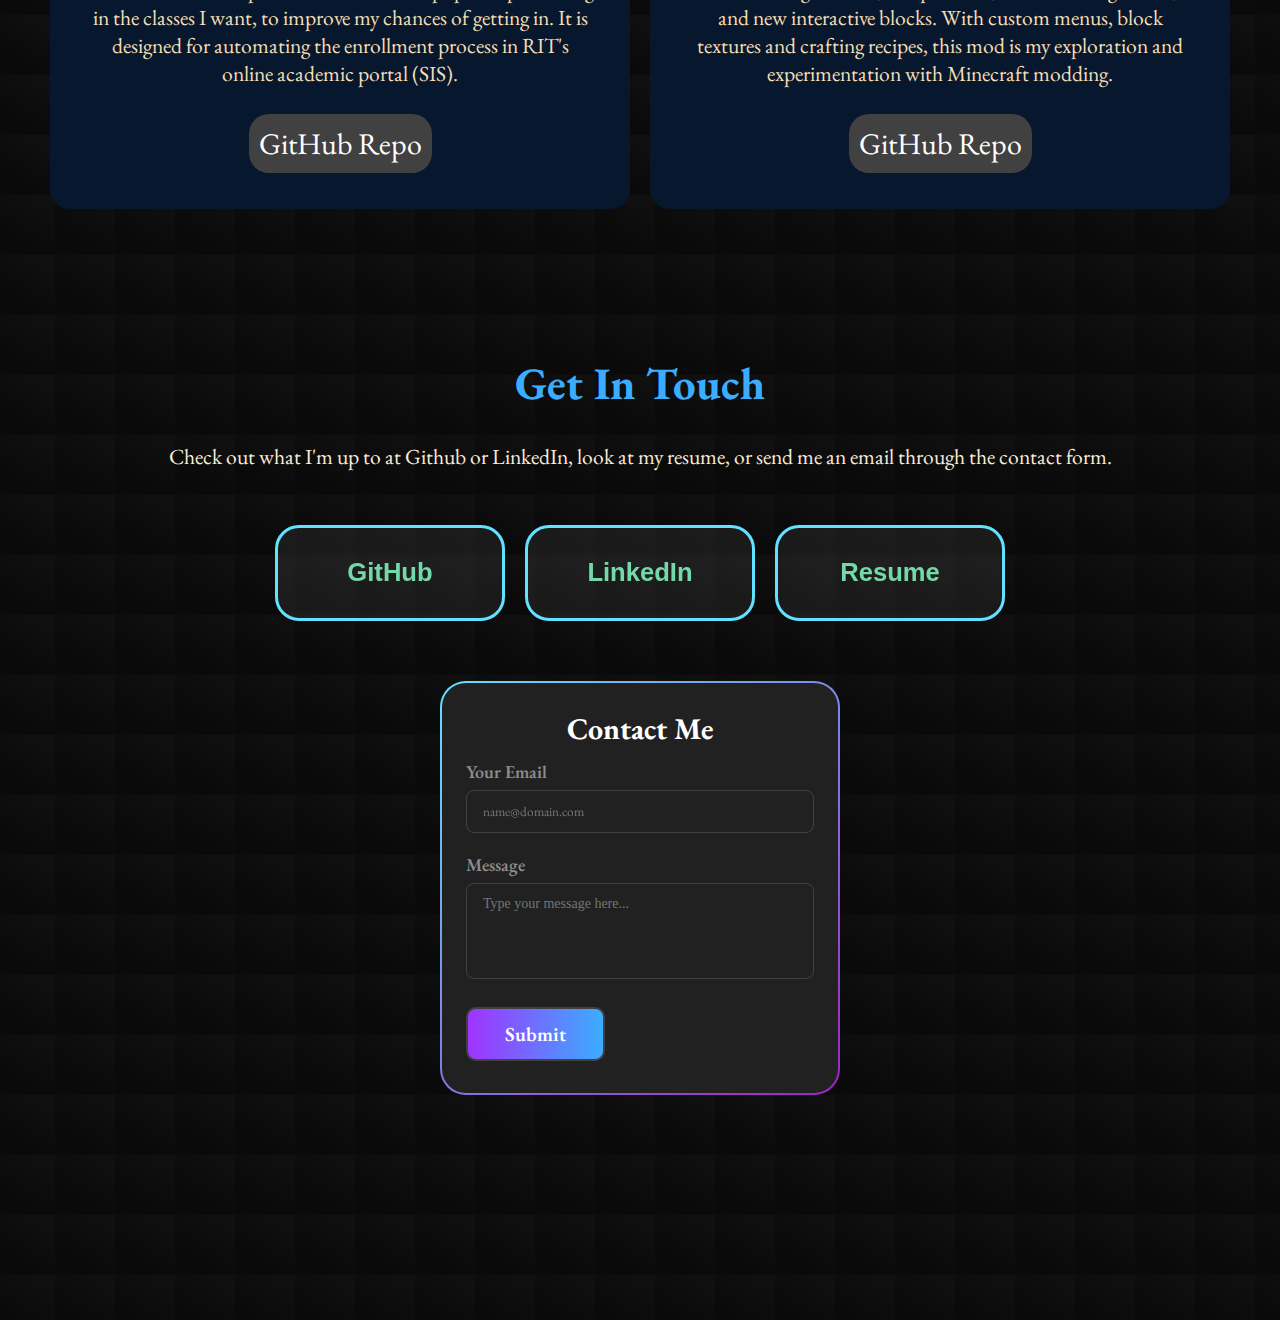
==== commit 2bc51eb2: "fixed grammar" ====
--- a/index.html
+++ b/index.html
@@ -129,8 +129,8 @@
           which courses, making sure you stay on track to graduate, without
           missing classes or forgetting to take pre-requisites. I had the idea
           for this web app from the PDF course flowcharts given by RIT. The
-          problem is that if you take even 1 course out of order, you can no
-          longer follow that flowchart. This is my solution to have an
+          problem is that if you take even a single course out of order, you can
+          no longer follow that flowchart. This is my solution to have an
           adjustable flowchart.
         </p>
         <div class="prj-button-container">
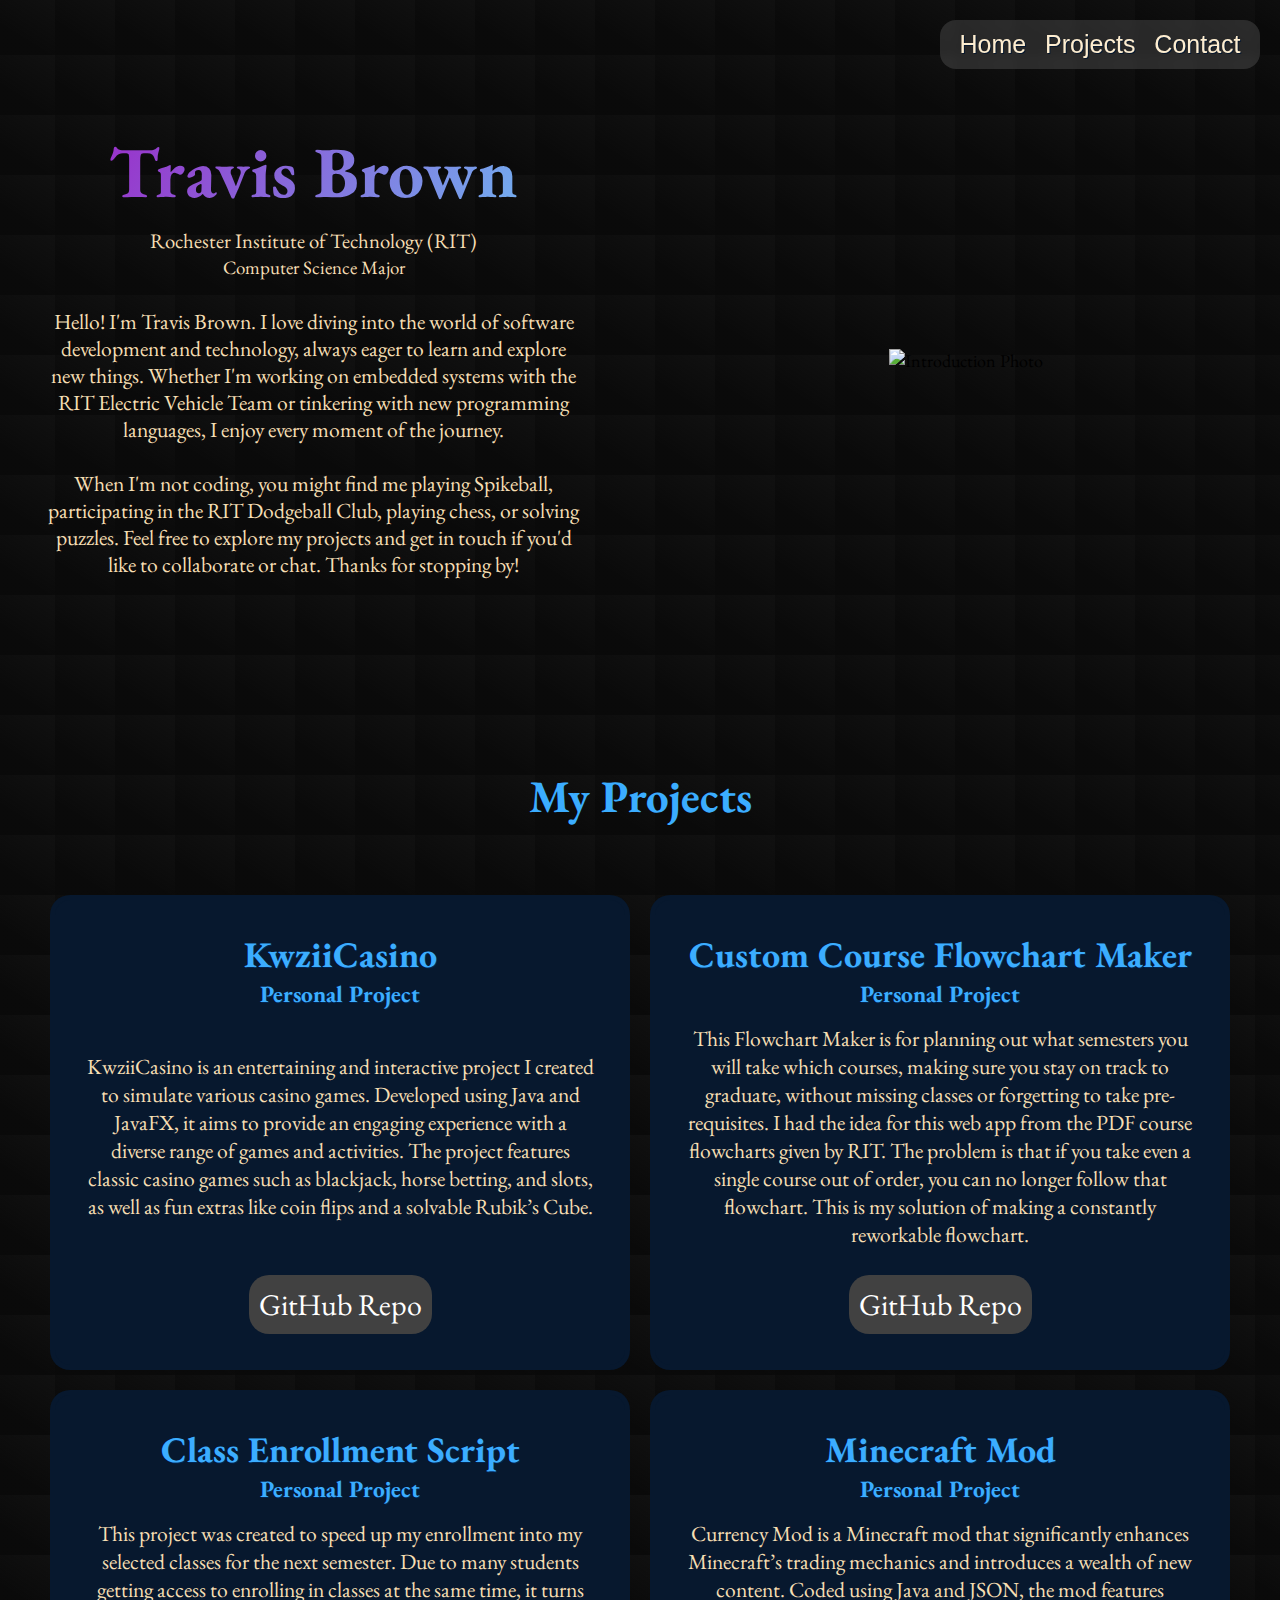
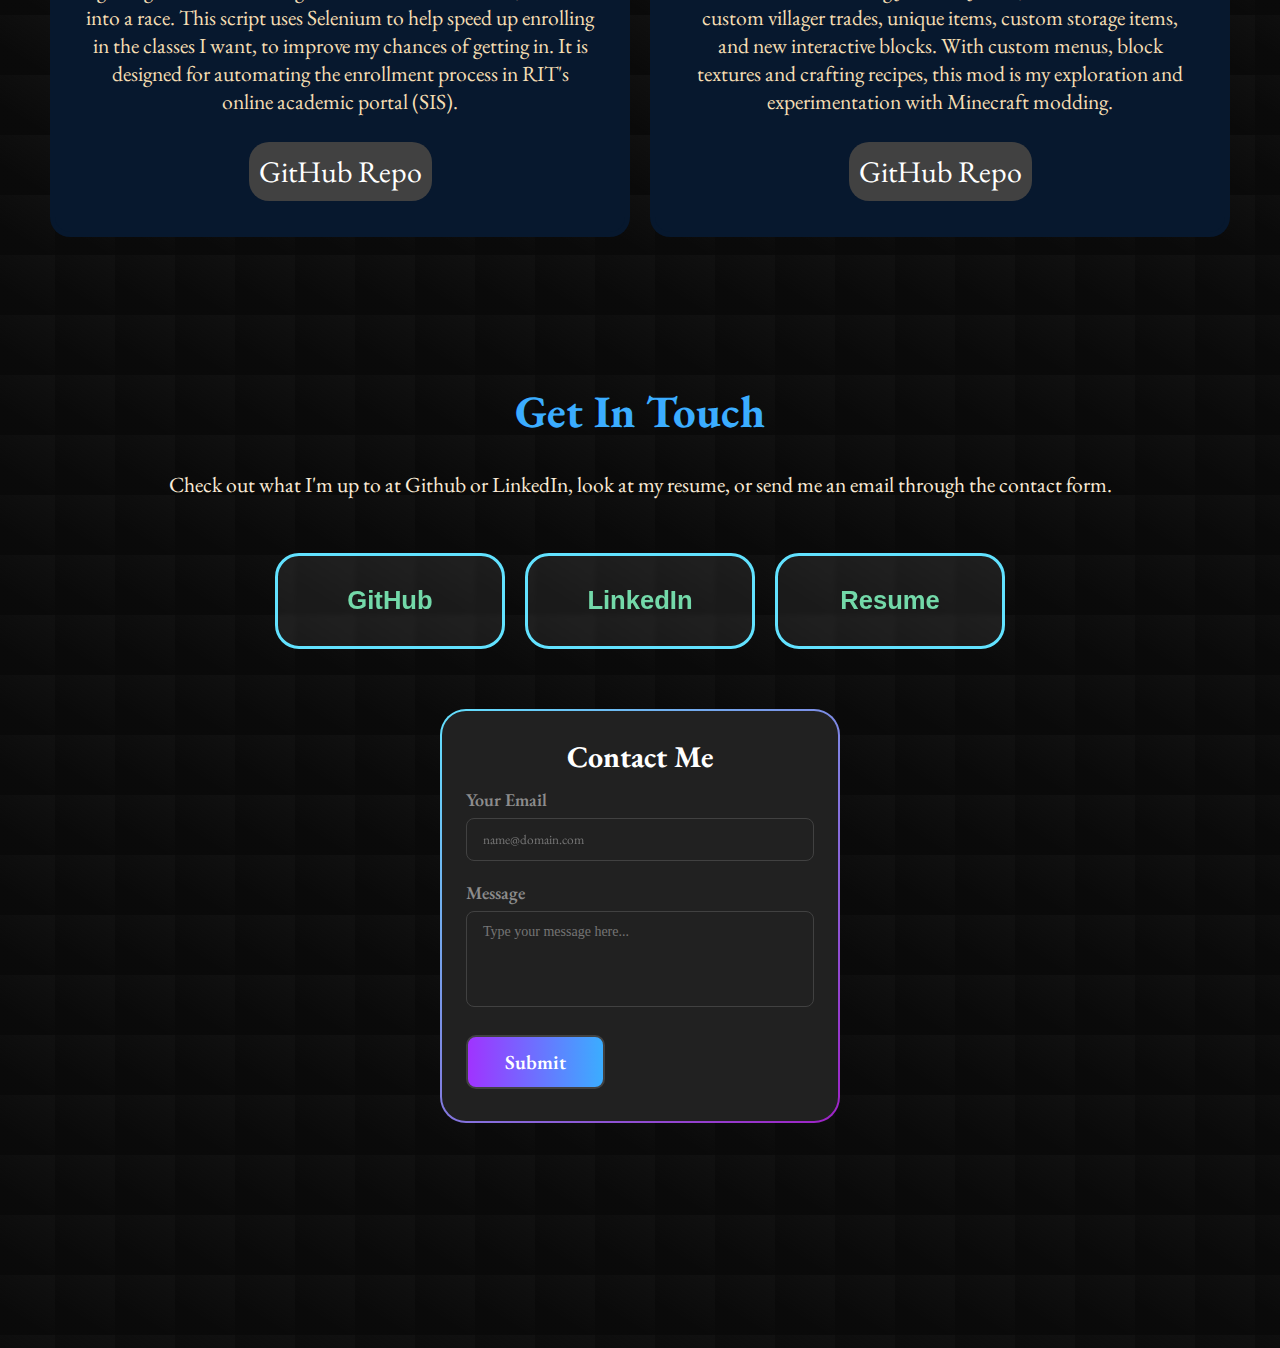
==== commit 7917fcd5: "updated wording" ====
--- a/index.html
+++ b/index.html
@@ -130,8 +130,8 @@
           missing classes or forgetting to take pre-requisites. I had the idea
           for this web app from the PDF course flowcharts given by RIT. The
           problem is that if you take even a single course out of order, you can
-          no longer follow that flowchart. This is my solution to have an
-          adjustable flowchart.
+          no longer follow that flowchart. This is my solution of making a
+          constantly reworkable flowchart.
         </p>
         <div class="prj-button-container">
           <span class="project-button">GitHub Repo</span>
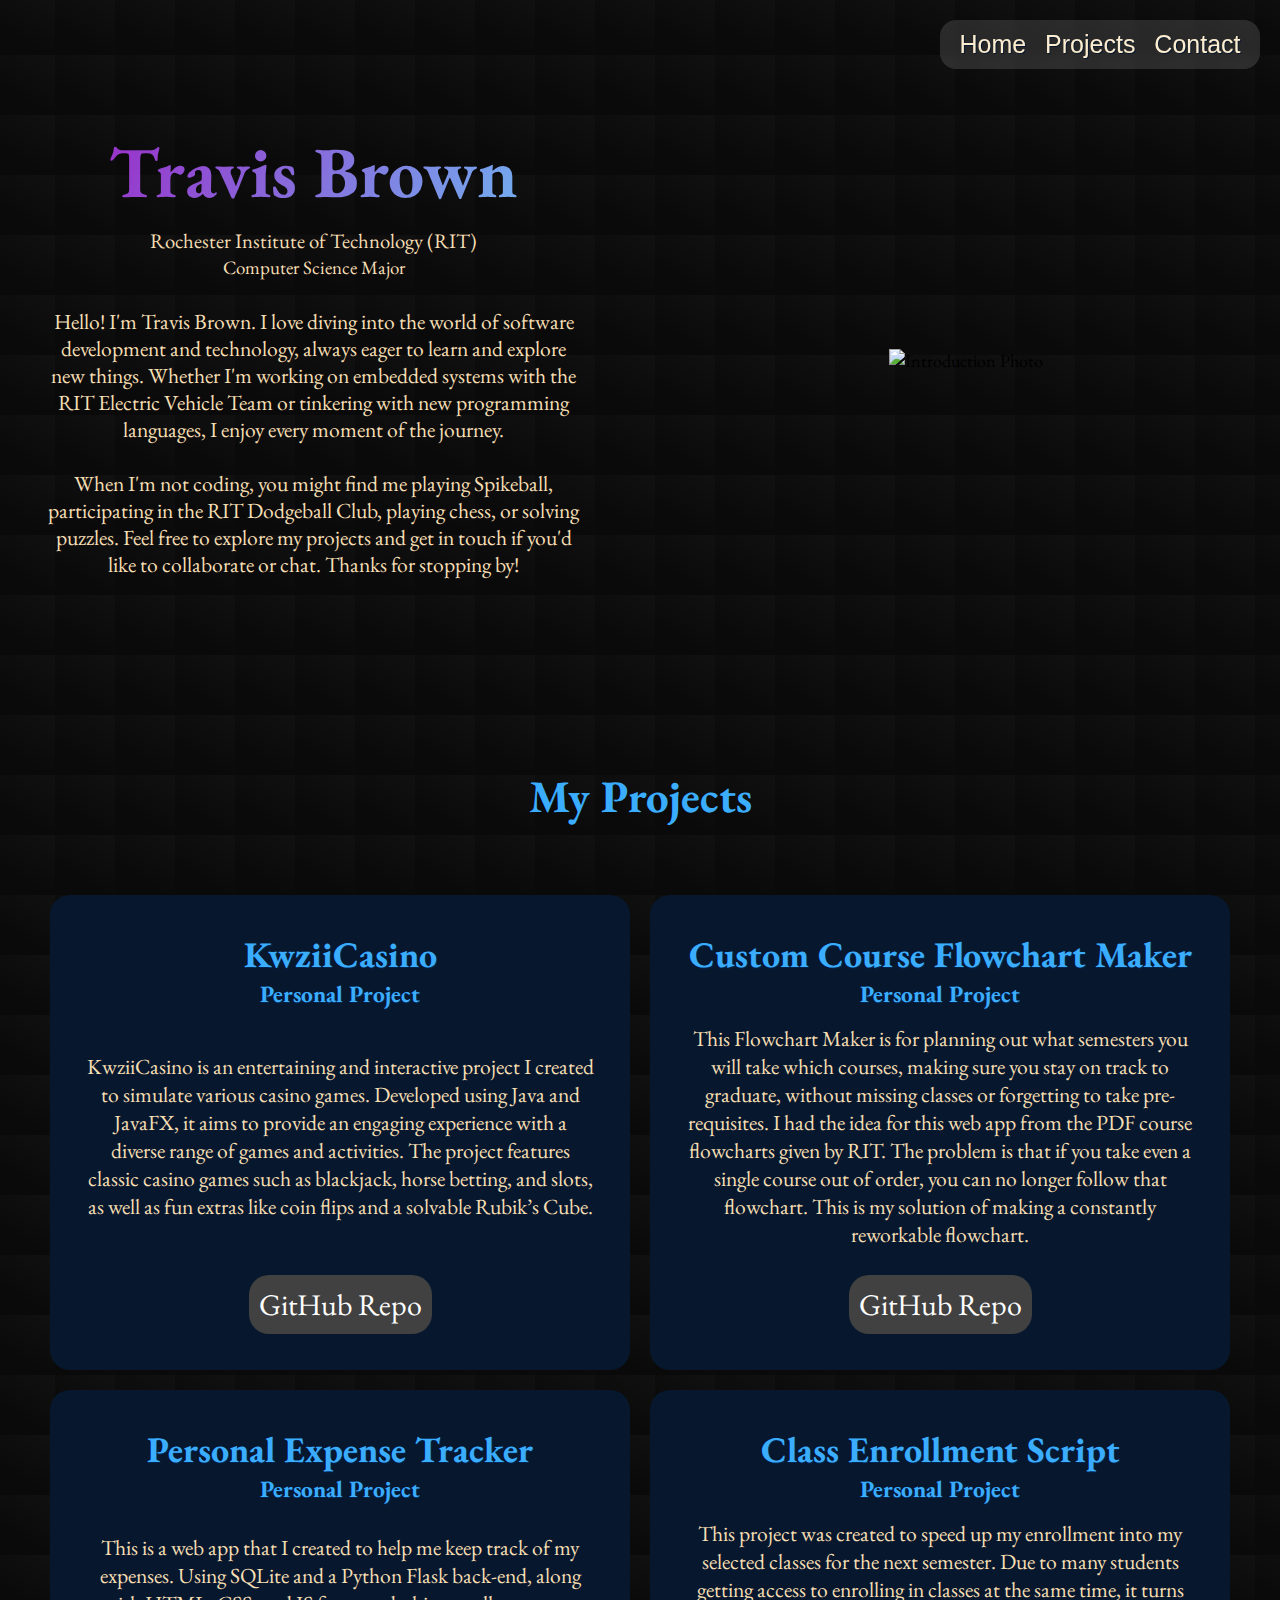
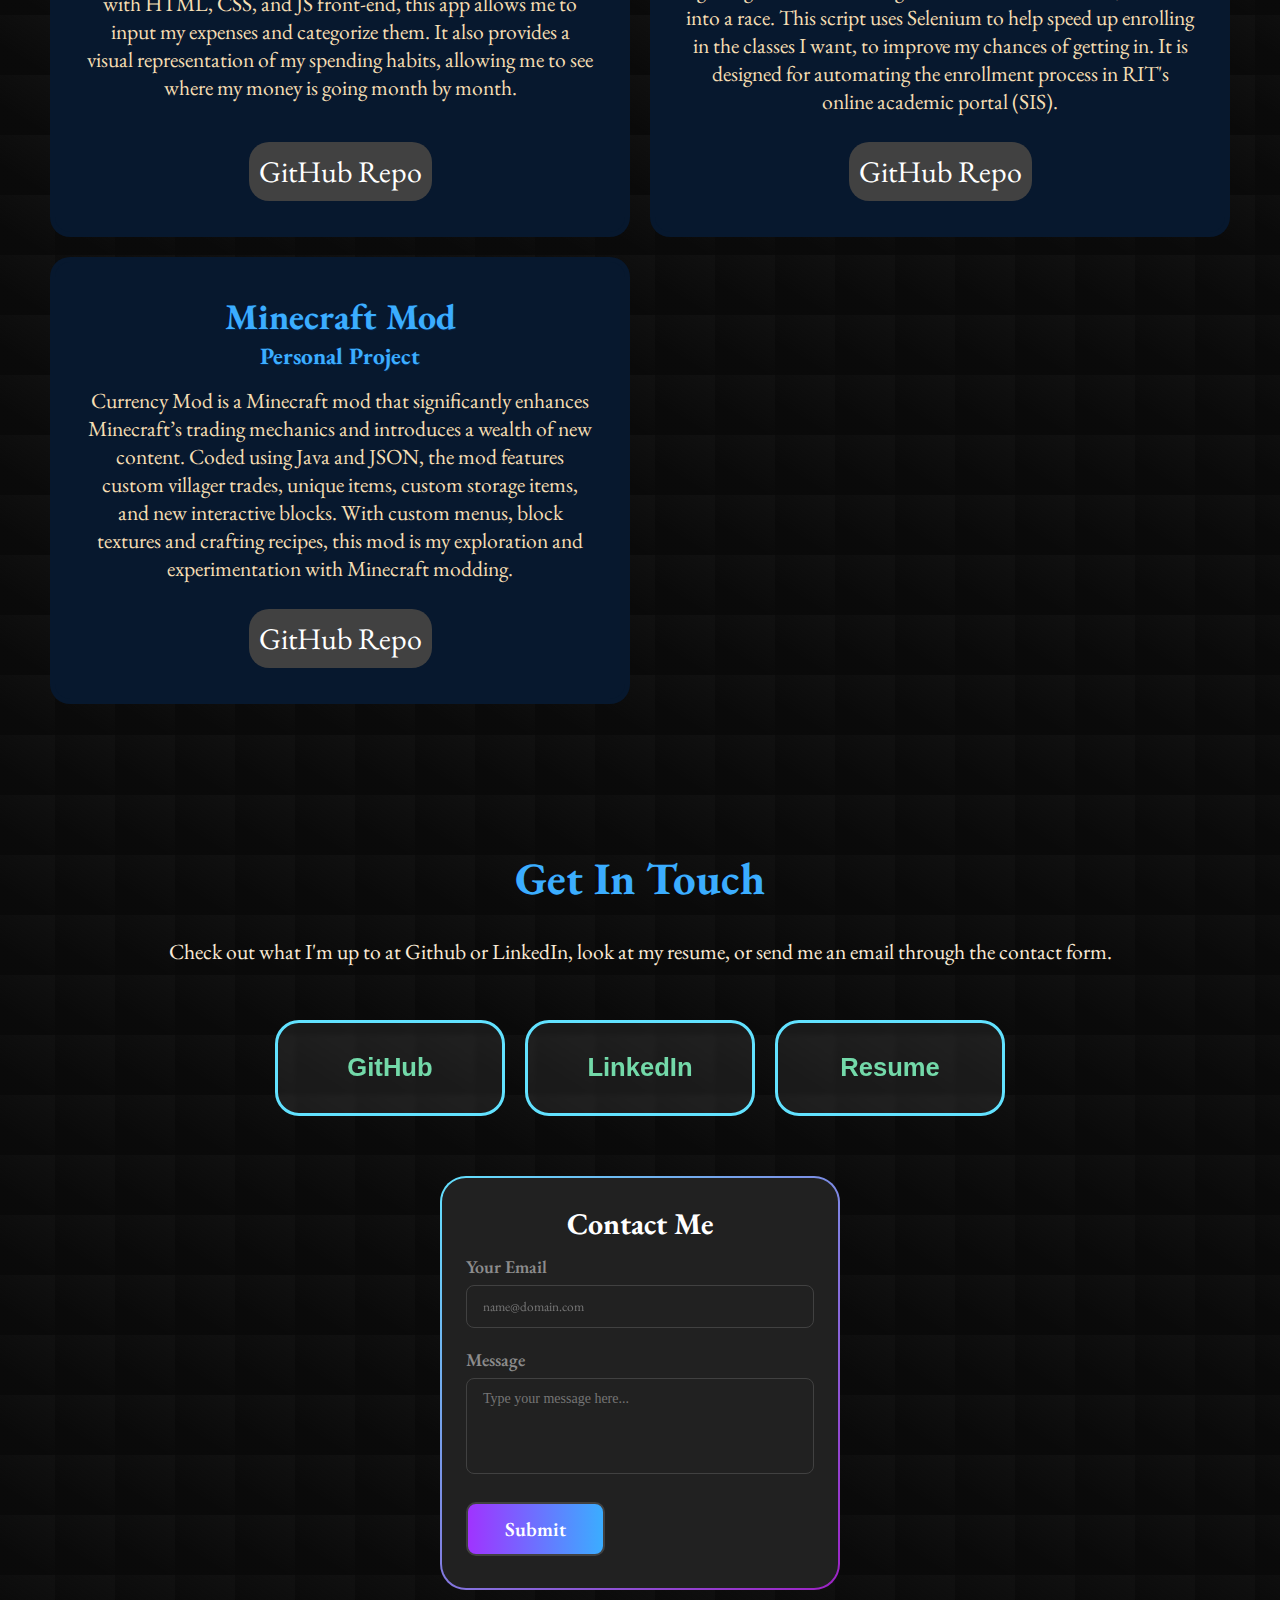
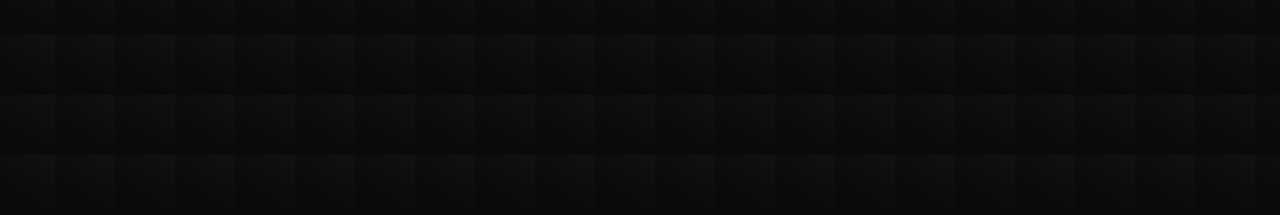
==== commit f5c08750: "added new project" ====
--- a/index.html
+++ b/index.html
@@ -132,6 +132,26 @@
           problem is that if you take even a single course out of order, you can
           no longer follow that flowchart. This is my solution of making a
           constantly reworkable flowchart.
+        </p>
+        <div class="prj-button-container">
+          <span class="project-button">GitHub Repo</span>
+        </div>
+      </a>
+
+      <a
+        class="project-box"
+        href="https://github.com/tmb5932/personal-expense-tracker"
+        aria-hidden="true"
+        target="_blank"
+      >
+        <h2 class="project-title">Personal Expense Tracker</h2>
+        <h3 class="project-type">Personal Project</h3>
+        <p class="project-desc">
+          This is a web app that I created to help me keep track of my expenses.
+          Using SQLite and a Python Flask back-end, along with HTML, CSS, and JS
+          front-end, this app allows me to input my expenses and categorize
+          them. It also provides a visual representation of my spending habits,
+          allowing me to see where my money is going month by month.
         </p>
         <div class="prj-button-container">
           <span class="project-button">GitHub Repo</span>
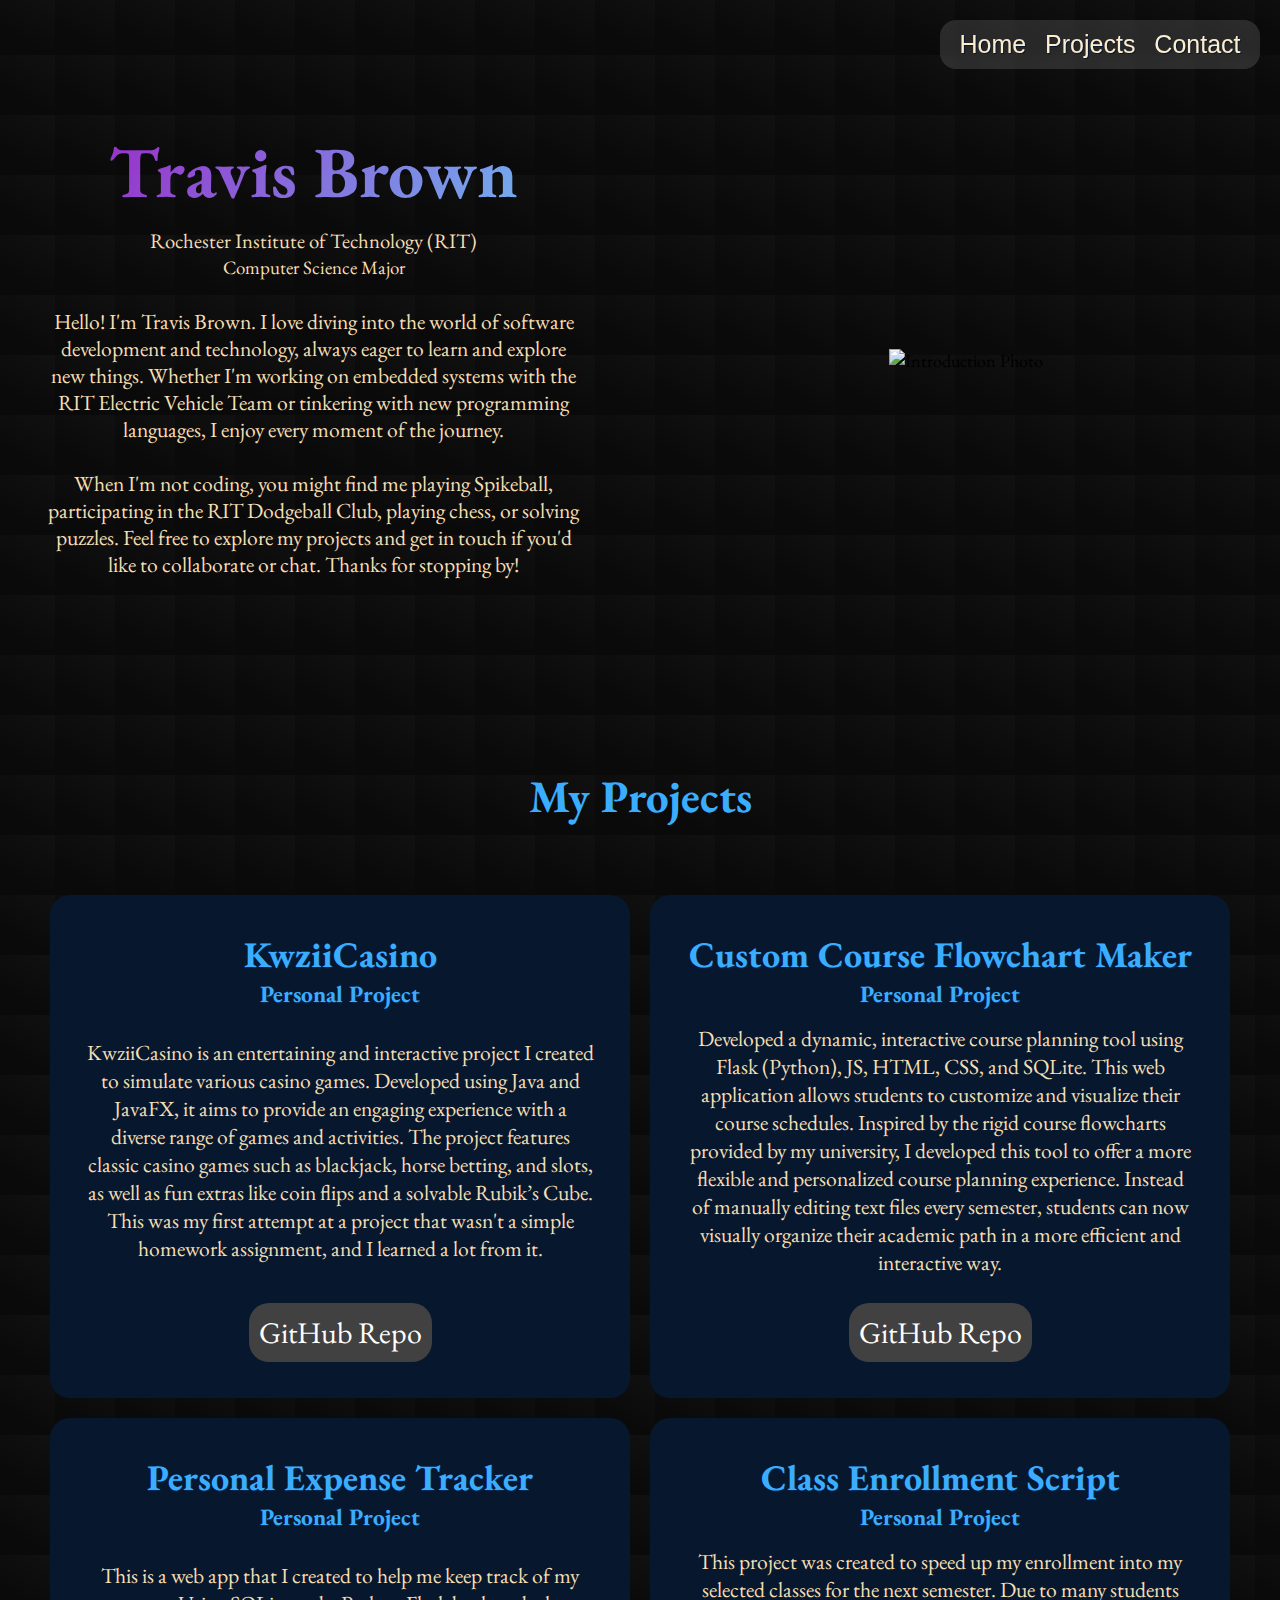
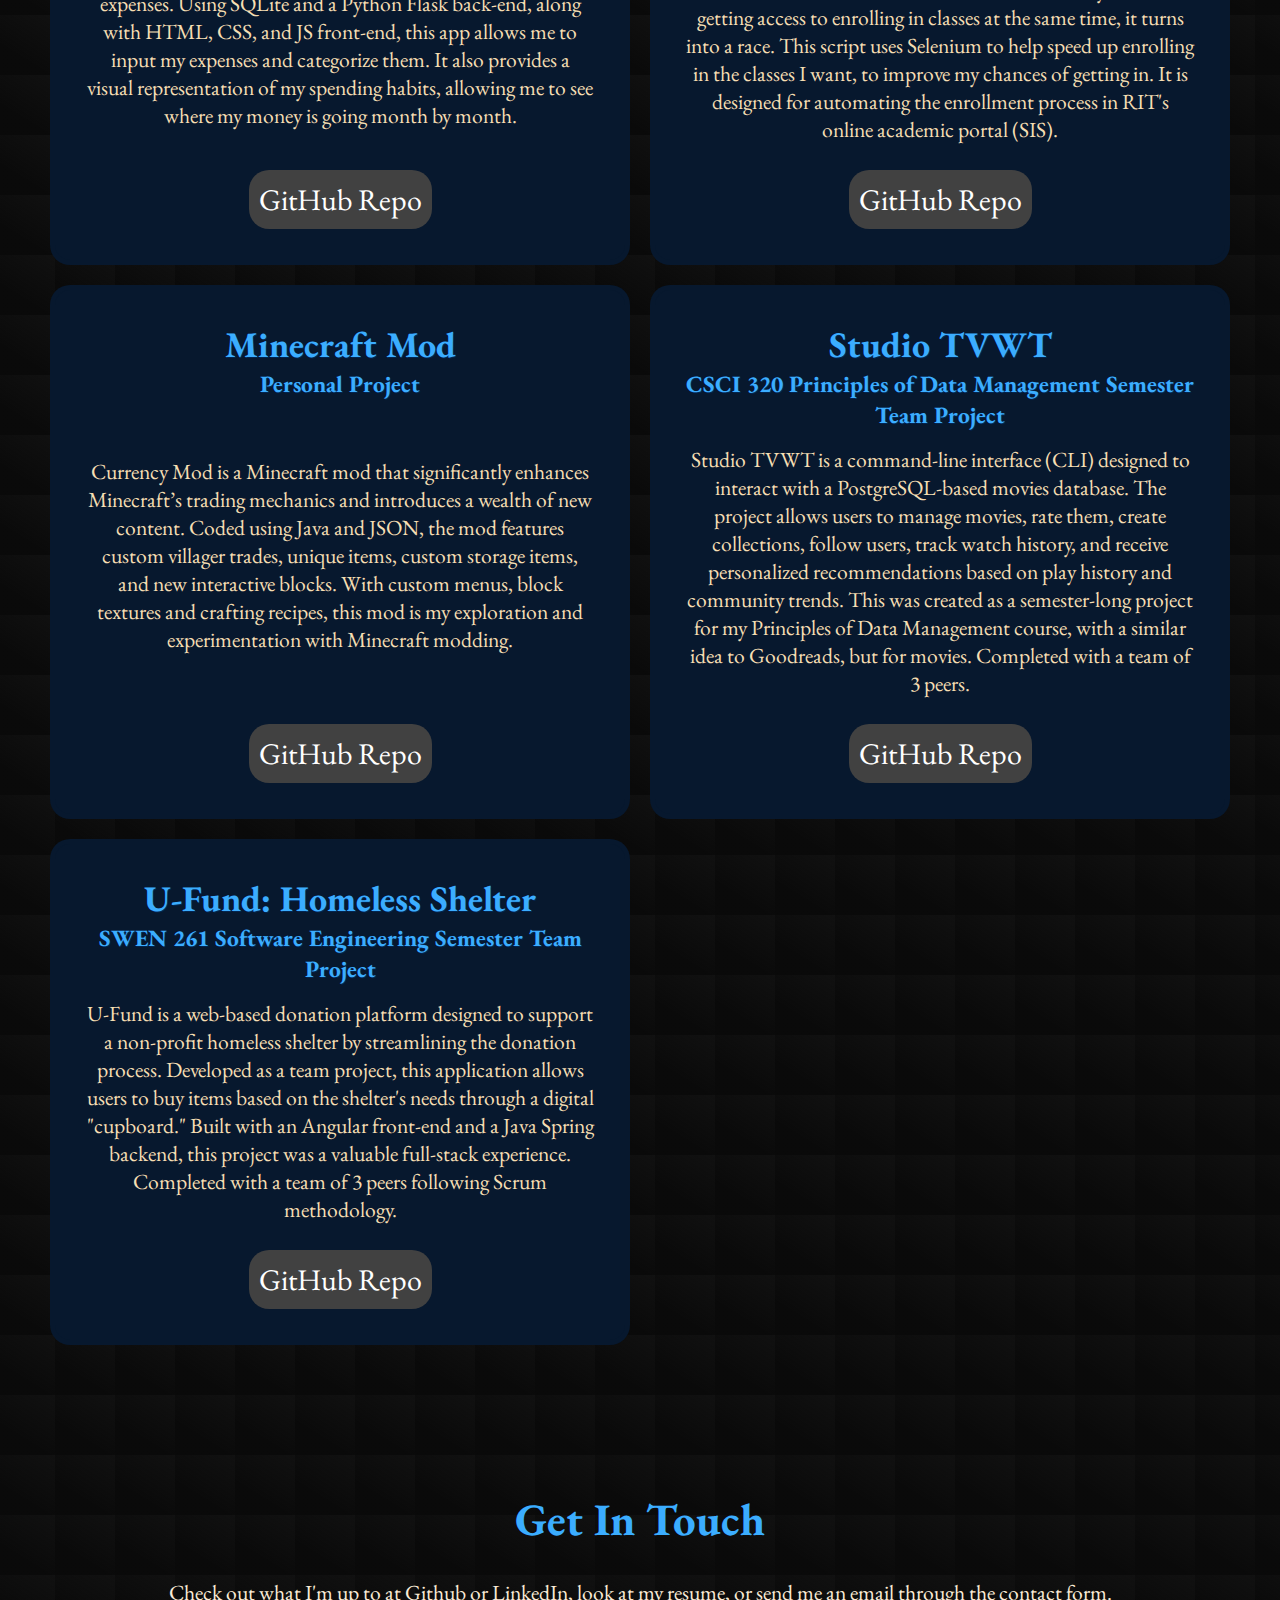
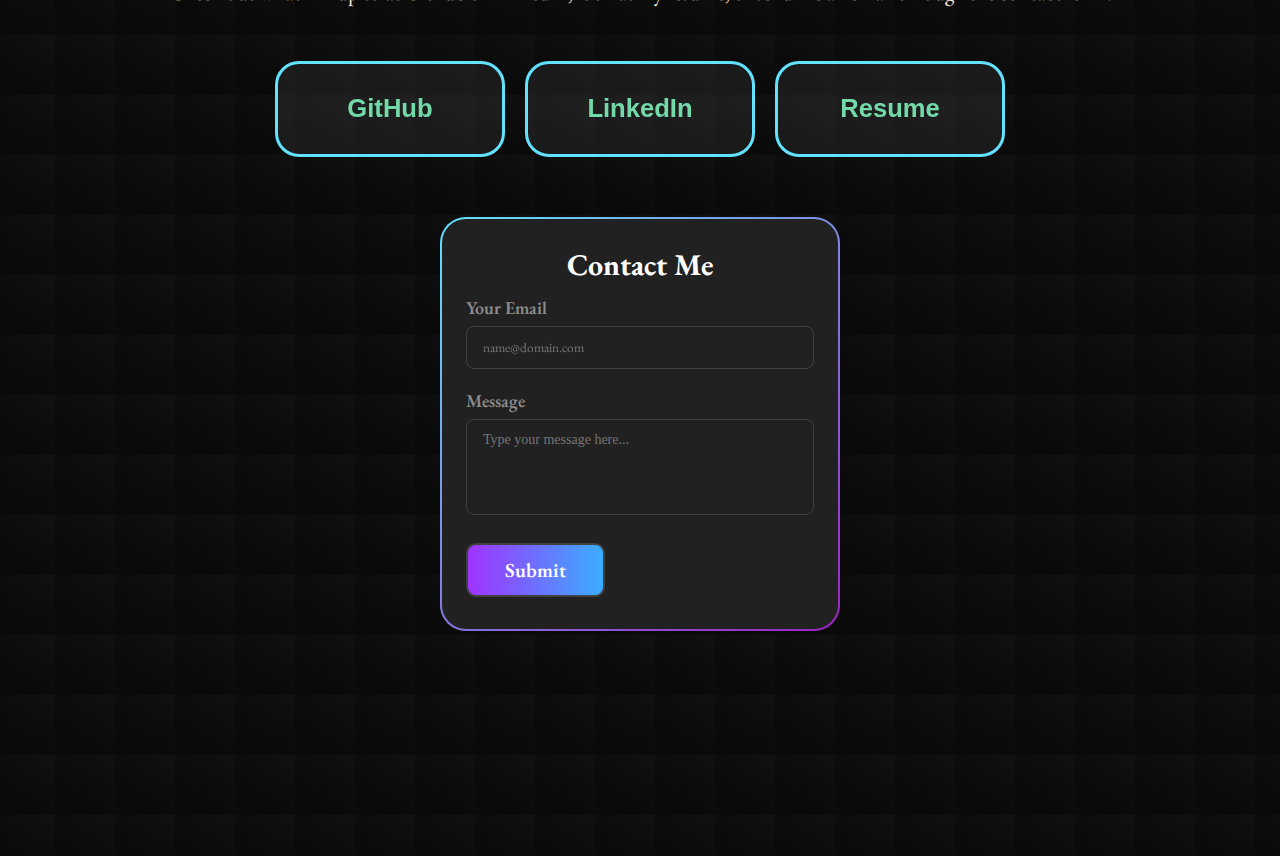
==== commit f810675e: "Added college projects if they are semester long projects" ====
--- a/index.html
+++ b/index.html
@@ -108,7 +108,8 @@
           aims to provide an engaging experience with a diverse range of games
           and activities. The project features classic casino games such as
           blackjack, horse betting, and slots, as well as fun extras like coin
-          flips and a solvable Rubik’s Cube.
+          flips and a solvable Rubik’s Cube. This was my first attempt at a project 
+          that wasn't a simple homework assignment, and I learned a lot from it.
         </p>
         <div class="prj-button-container">
           <span class="project-button">GitHub Repo</span>
@@ -125,13 +126,13 @@
         <h2 class="project-title">Custom Course Flowchart Maker</h2>
         <h3 class="project-type">Personal Project</h3>
         <p class="project-desc">
-          This Flowchart Maker is for planning out what semesters you will take
-          which courses, making sure you stay on track to graduate, without
-          missing classes or forgetting to take pre-requisites. I had the idea
-          for this web app from the PDF course flowcharts given by RIT. The
-          problem is that if you take even a single course out of order, you can
-          no longer follow that flowchart. This is my solution of making a
-          constantly reworkable flowchart.
+          Developed a dynamic, interactive course planning tool using Flask (Python), 
+          JS, HTML, CSS, and SQLite. This web application allows students to 
+          customize and visualize their course schedules. Inspired by the rigid course 
+          flowcharts provided by my university, I developed this tool to offer a more 
+          flexible and personalized course planning experience. Instead of manually 
+          editing text files every semester, students can now visually organize their 
+          academic path in a more efficient and interactive way.
         </p>
         <div class="prj-button-container">
           <span class="project-button">GitHub Repo</span>
@@ -199,6 +200,50 @@
           <span class="project-button">GitHub Repo</span>
         </div>
       </a>
+
+      <a
+      class="project-box"
+      href="https://github.com/tmb5932/studiotvwt"
+      aria-hidden="true"
+      target="_blank"
+    >
+      <h2 class="project-title">Studio TVWT</h2>
+      <h3 class="project-type">CSCI 320 Principles of Data Management Semester Team Project</h3>
+      <p class="project-desc">
+        Studio TVWT is a command-line interface (CLI) designed to interact with 
+        a PostgreSQL-based movies database. The project allows users to manage 
+        movies, rate them, create collections, follow users, track watch history, 
+        and receive personalized recommendations based on play history and community trends.
+        This was created as a semester-long project for my Principles of Data Management course,
+        with a similar idea to Goodreads, but for movies. Completed with a team of 3 peers.
+      </p>
+      <div class="prj-button-container">
+        <span class="project-button">GitHub Repo</span>
+      </div>
+    </a>
+
+
+    <a
+    class="project-box"
+    href="https://github.com/tmb5932/team-project-2241-swen-261-02-3c-aplus"
+    aria-hidden="true"
+    target="_blank"
+  >
+    <h2 class="project-title">U-Fund: Homeless Shelter</h2>
+    <h3 class="project-type">SWEN 261 Software Engineering Semester Team Project</h3>
+    <p class="project-desc">
+      U-Fund is a web-based donation platform designed to support a non-profit homeless 
+      shelter by streamlining the donation process. Developed as a team project, this 
+      application allows users to buy items based on the shelter's needs through a 
+      digital "cupboard." Built with an Angular front-end and a Java Spring backend, 
+      this project was a valuable full-stack experience. Completed with a team of 3 peers
+      following Scrum methodology.
+    </p>
+    <div class="prj-button-container">
+      <span class="project-button">GitHub Repo</span>
+    </div>
+  </a>
+
     </div>
 
     <!--Contact Me Section-->
